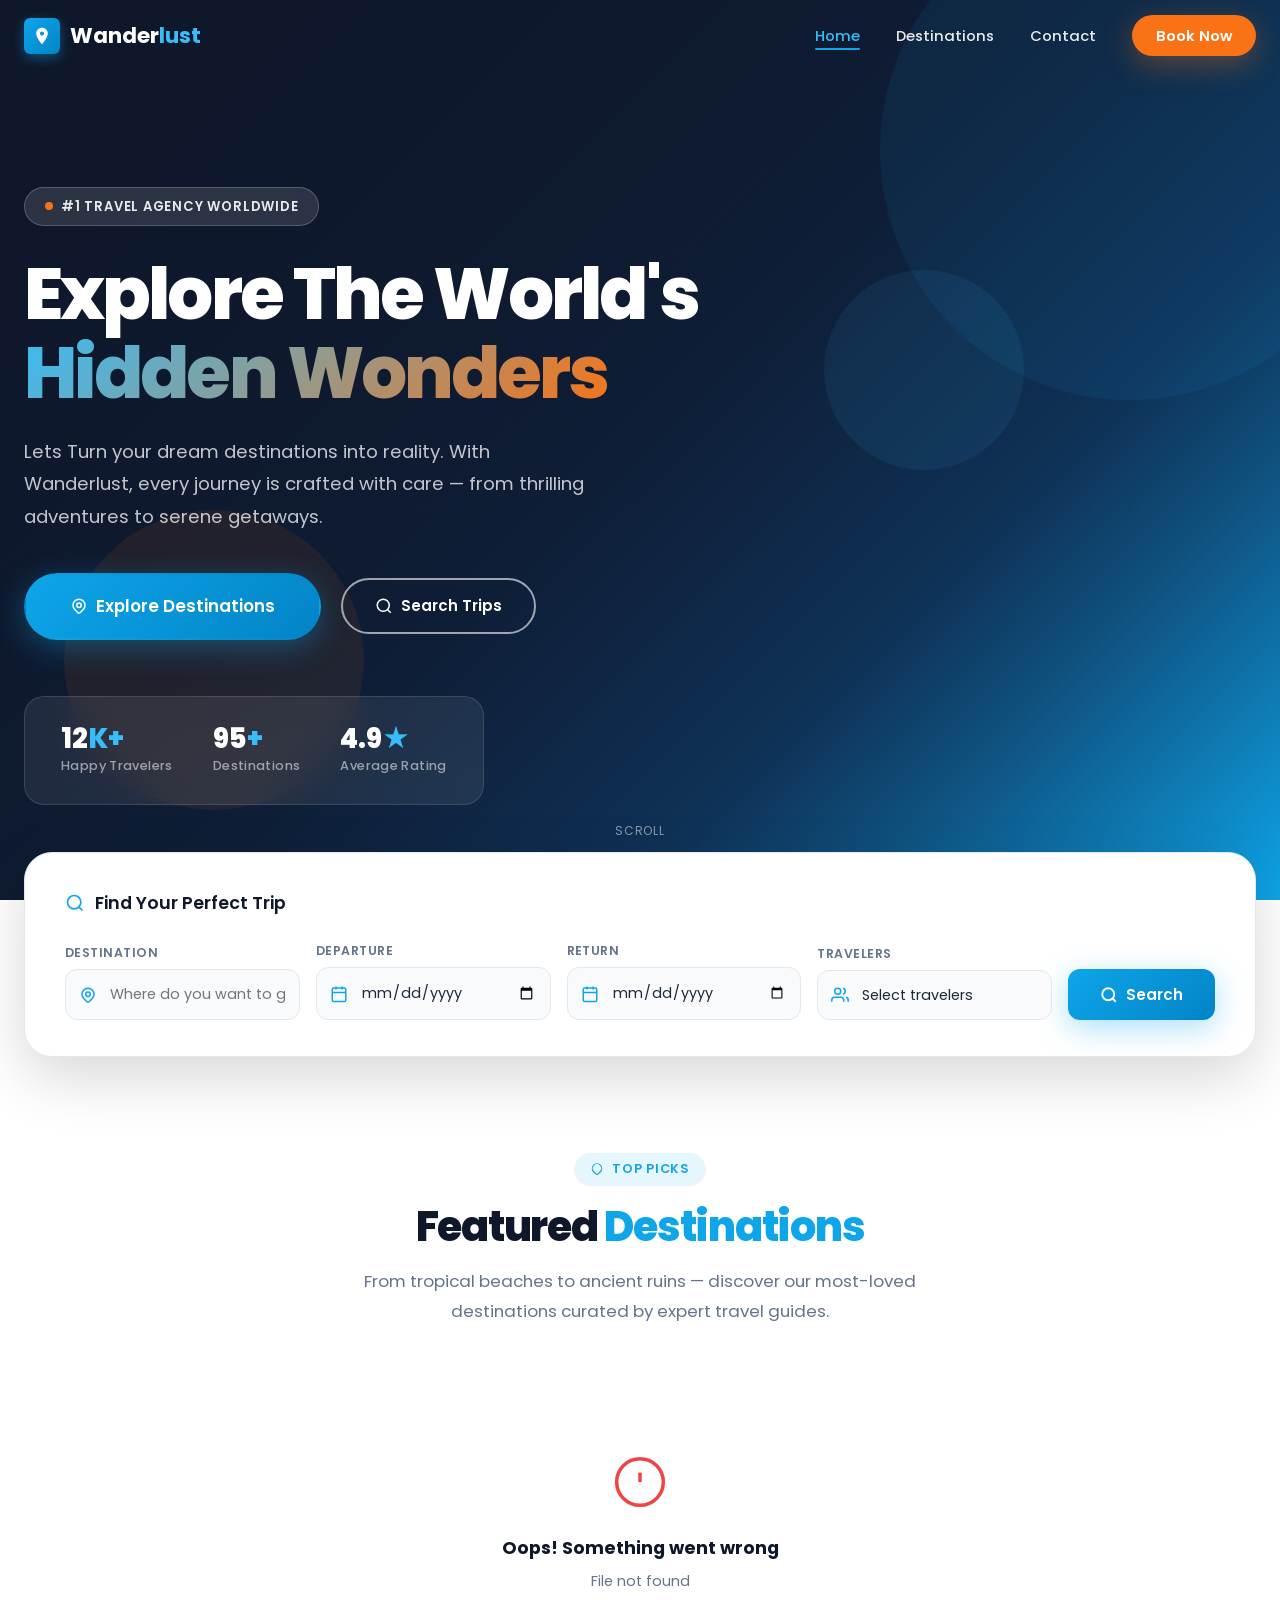
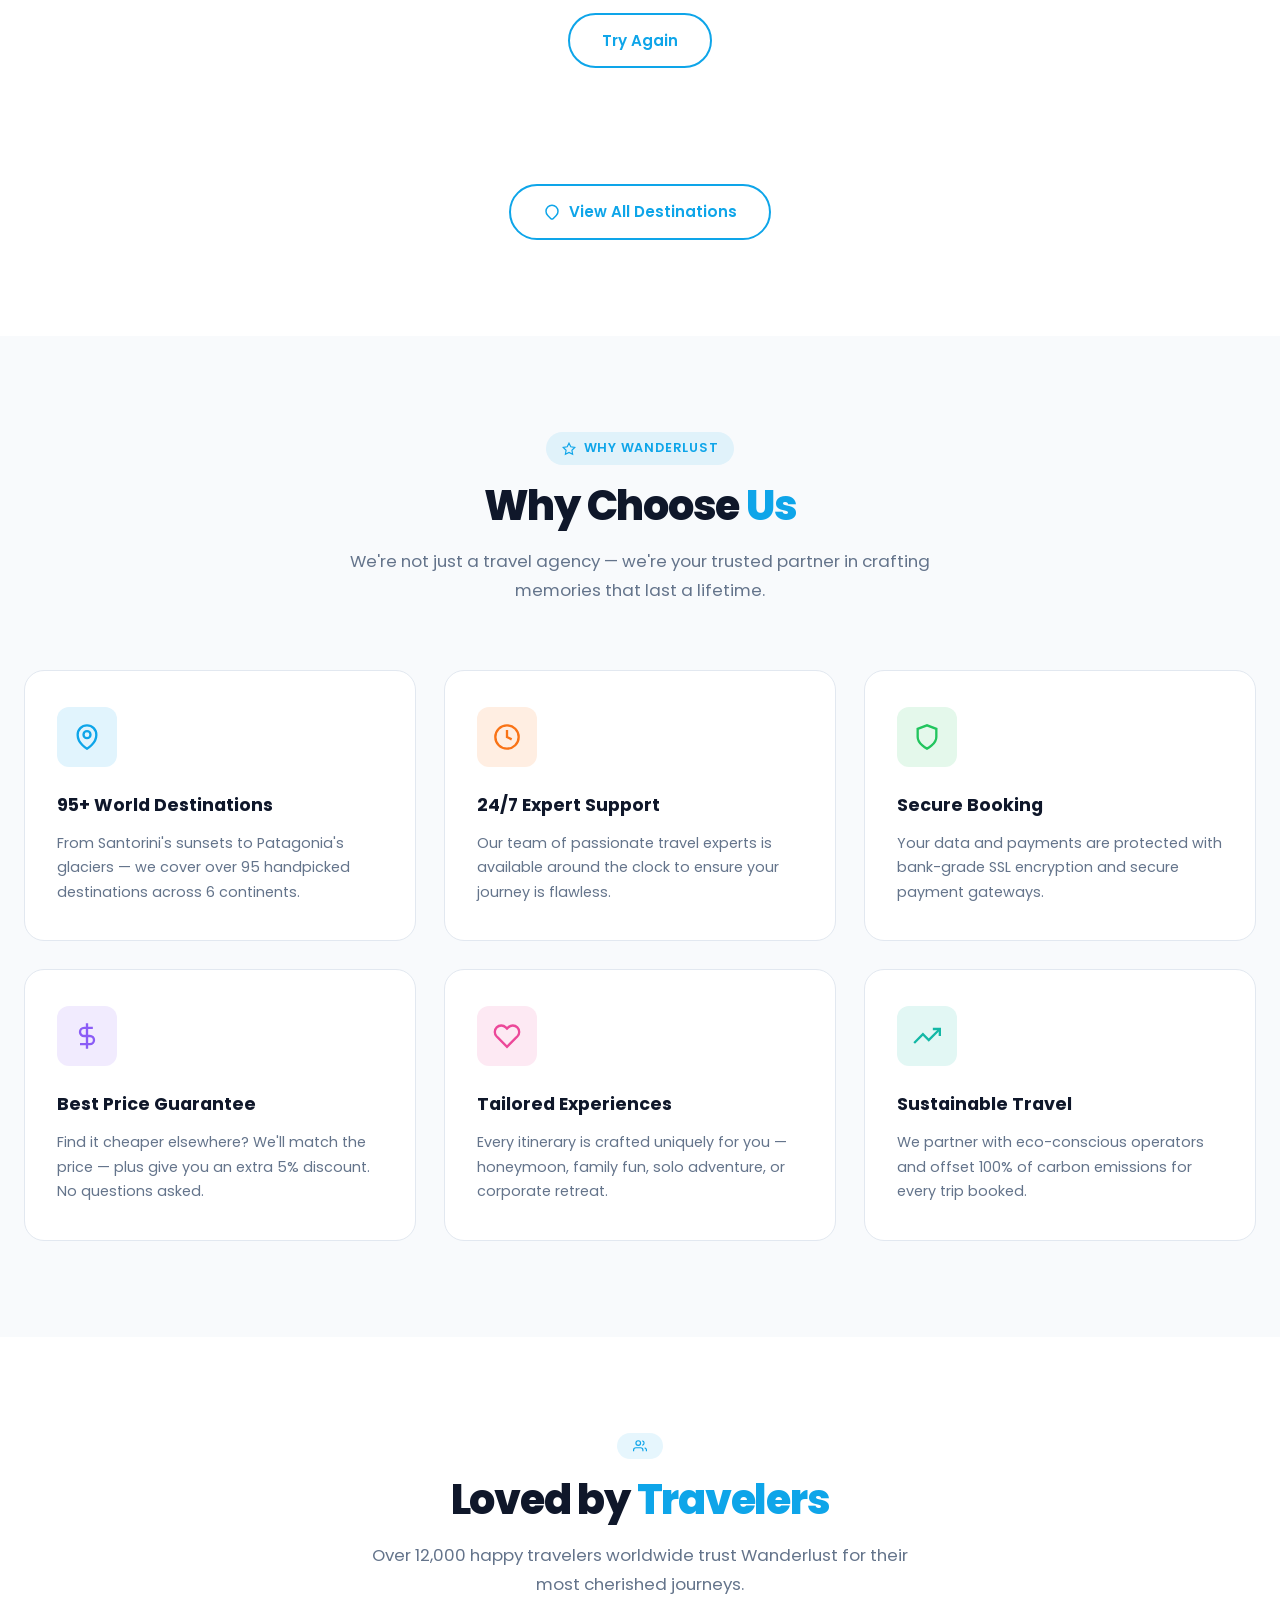
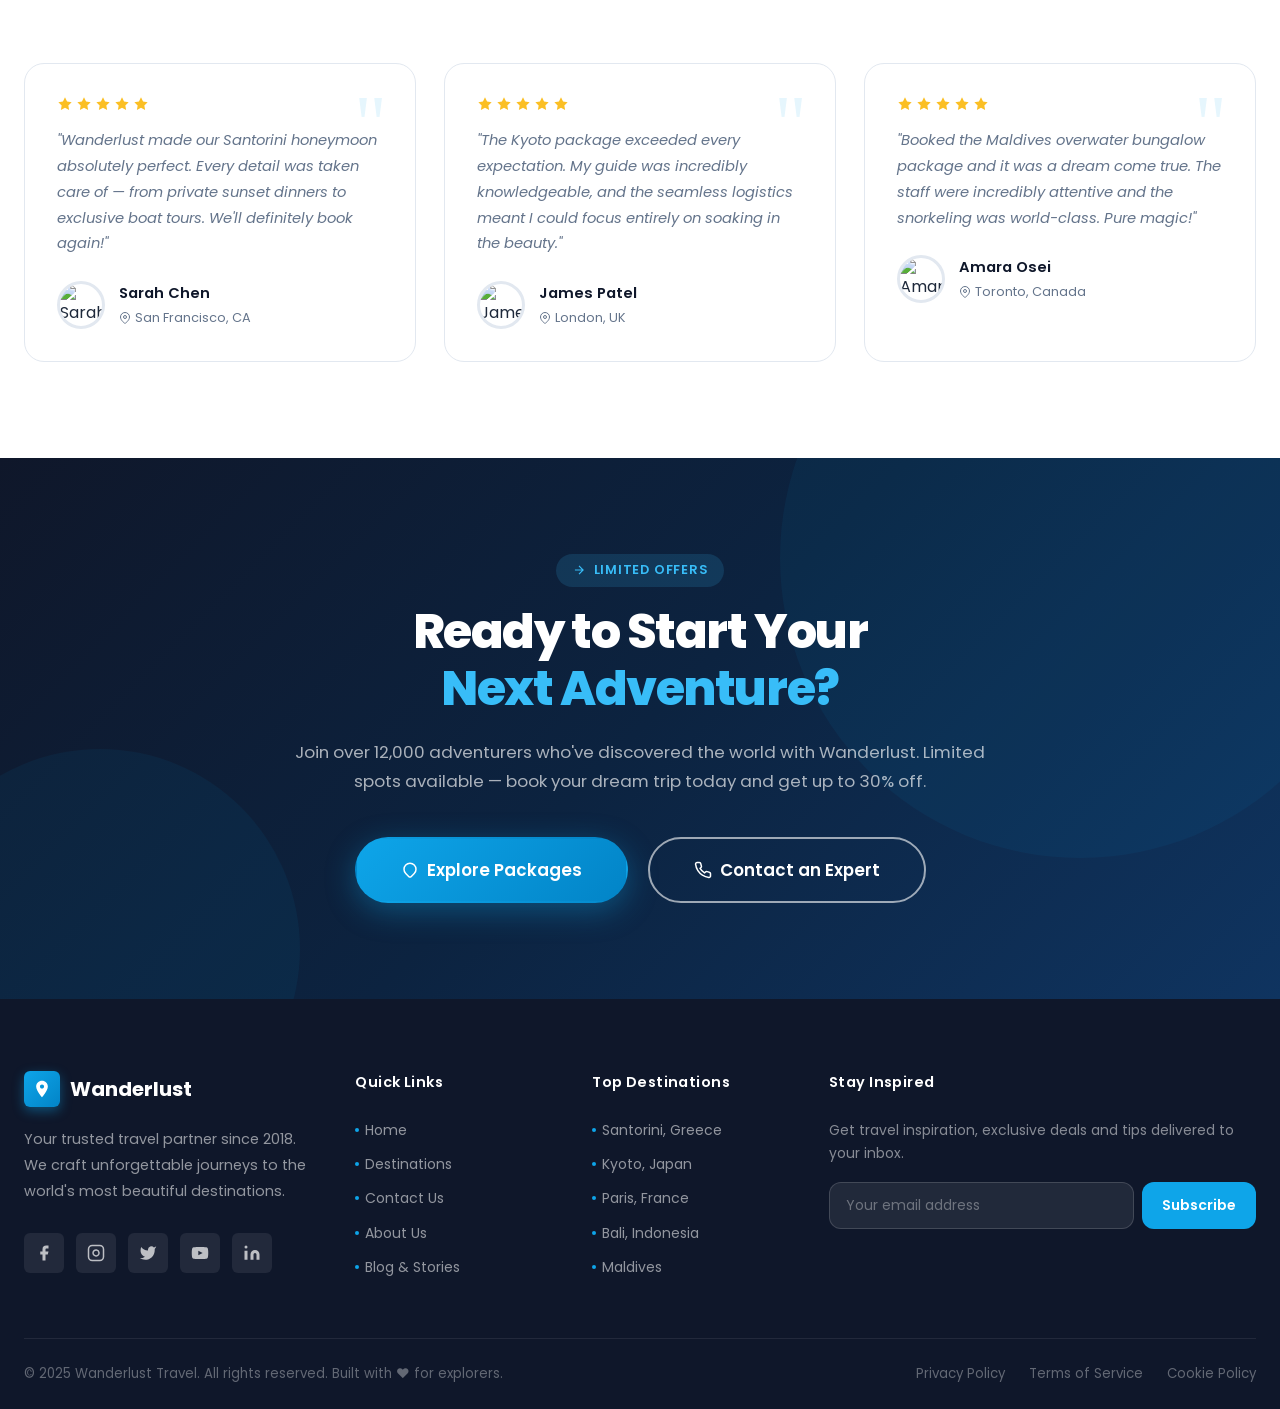
==== index.html @ 5461b57b "Initial commit - fresh start" ====
<!DOCTYPE html>
<html lang="en">

<head>
  <meta charset="UTF-8" />
  <meta name="viewport" content="width=device-width, initial-scale=1.0" />
  <meta name="description"
    content="Wanderlust Travel — Discover breathtaking destinations worldwide. Book your dream vacation with expert guides, best prices, and unforgettable experiences." />
  <meta name="keywords" content="travel, vacation, booking, destinations, tours, holiday packages" />
  <meta name="author" content="Wanderlust Travel Agency" />
  <meta property="og:title" content="Wanderlust Travel — Explore the World" />
  <meta property="og:description"
    content="Book your dream vacation with expert guides, best prices, and unforgettable experiences worldwide." />
  <meta property="og:type" content="website" />
  <title>Wanderlust Travel main— Explore the World</title>
<script src="main.js"></script>
  <link rel="stylesheet" href="style.css" />
  <link rel="icon" type="image/svg+xml"
    href="data:image/svg+xml,<svg xmlns='http://www.w3.org/2000/svg' viewBox='0 0 24 24' fill='%230EA5E9'><path d='M12 2C8.13 2 5 5.13 5 9c0 5.25 7 13 7 13s7-7.75 7-13c0-3.87-3.13-7-7-7zm0 9.5c-1.38 0-2.5-1.12-2.5-2.5s1.12-2.5 2.5-2.5 2.5 1.12 2.5 2.5-1.12 2.5-2.5 2.5z'/></svg>" />
</head>

<body>

  <!-- Loading Screen -->
  <div id="loading-screen" role="status" aria-label="Loading">
    <div class="loader-logo">Wander<span>lust</span></div>
    <div class="loader-bar"></div>
  </div>

  <!-- Navigation -->
  <nav class="navbar" role="navigation" aria-label="Main navigation">
    <div class="nav-inner">
      <a href="index.html" class="nav-logo" aria-label="Wanderlust Travel Home">
        <div class="nav-logo-icon">
          <svg viewBox="0 0 24 24" xmlns="http://www.w3.org/2000/svg" aria-hidden="true">
            <path
              d="M12 2C8.13 2 5 5.13 5 9c0 5.25 7 13 7 13s7-7.75 7-13c0-3.87-3.13-7-7-7zm0 9.5c-1.38 0-2.5-1.12-2.5-2.5s1.12-2.5 2.5-2.5 2.5 1.12 2.5 2.5-1.12 2.5-2.5 2.5z" />
          </svg>
        </div>
        <span class="nav-logo-text">Wander<span>lust</span></span>
      </a>

      <ul class="nav-links" role="list">
        <li><a href="index.html" class="active">Home</a></li>
        <li><a href="destinations.html">Destinations</a></li>
        <li><a href="contact.html">Contact</a></li>
        <li><a href="contact.html" class="nav-cta">Book Now</a></li>
      </ul>

      <button class="nav-hamburger" id="hamburger" aria-label="Toggle mobile menu" aria-expanded="false">
        <span></span><span></span><span></span>
      </button>
    </div>
  </nav>

  <!-- Mobile Menu -->
  <div class="mobile-menu" id="mobile-menu" aria-label="Mobile navigation">
    <a href="index.html">Home</a>
    <a href="destinations.html">Destinations</a>
    <a href="contact.html">Contact</a>
    <a href="contact.html" class="nav-cta">Book Now</a>
  </div>

  <main>

    <!-- ═══ HERO ═══════════════════════════════════════════ -->
    <section class="hero" id="hero" aria-label="Hero section">
      <div class="hero-bg"></div>
      <div class="hero-bg-image" aria-hidden="true"></div>
      <div class="hero-overlay" aria-hidden="true"></div>
      <div class="hero-shapes" aria-hidden="true">
        <div class="hero-shape hero-shape-1"></div>
        <div class="hero-shape hero-shape-2"></div>
        <div class="hero-shape hero-shape-3"></div>
      </div>

      <div class="hero-content">
        <div class="container">
          <div class="hero-inner">
            <div class="hero-badge">
              <span class="badge-dot"></span>
              #1 Travel Agency Worldwide
            </div>
            <h1 class="hero-title">
              Explore The World's<br />
              <span class="highlight">Hidden Wonders</span>
            </h1>
            <p class="hero-subtitle">
              Lets Turn your dream destinations into reality. With Wanderlust, every journey is crafted with care — from
              thrilling adventures to serene getaways.
            </p>
            <div class="hero-actions">
              <a href="destinations.html" class="btn btn-primary btn-lg">
                <svg viewBox="0 0 24 24" fill="none" stroke="currentColor" stroke-width="2" aria-hidden="true">
                  <path d="M17.657 16.657L13.414 20.9a1.998 1.998 0 01-2.827 0l-4.244-4.243a8 8 0 1111.314 0z" />
                  <path d="M15 11a3 3 0 11-6 0 3 3 0 016 0z" />
                </svg>
                Explore Destinations
              </a>
              <a href="#search" class="btn btn-outline-white">
                <svg viewBox="0 0 24 24" fill="none" stroke="currentColor" stroke-width="2" aria-hidden="true">
                  <circle cx="11" cy="11" r="8" />
                  <path d="M21 21l-4.35-4.35" />
                </svg>
                Search Trips
              </a>
            </div>

            <div class="hero-stats" role="list">
              <div class="hero-stat" role="listitem">
                <div class="hero-stat-num">12<span>K+</span></div>
                <div class="hero-stat-label">Happy Travelers</div>
              </div>
              <div class="hero-stat" role="listitem">
                <div class="hero-stat-num">95<span>+</span></div>
                <div class="hero-stat-label">Destinations</div>
              </div>
              <div class="hero-stat" role="listitem">
                <div class="hero-stat-num">4.9<span>★</span></div>
                <div class="hero-stat-label">Average Rating</div>
              </div>
            </div>
          </div>
        </div>
      </div>

      <div class="hero-scroll" aria-hidden="true">
        <span>Scroll</span>
        <svg viewBox="0 0 24 24" fill="none" stroke="currentColor" stroke-width="2">
          <path d="M12 5v14M5 12l7 7 7-7" />
        </svg>
      </div>
    </section>

    <!-- ═══ SEARCH SECTION ══════════════════════════════════ -->
    <section class="search-section" id="search" aria-label="Trip search">
      <div class="container">
        <div class="search-card">
          <div class="search-card-title">
            <svg viewBox="0 0 24 24" fill="none" stroke="currentColor" stroke-width="2" aria-hidden="true">
              <circle cx="11" cy="11" r="8" />
              <path d="M21 21l-4.35-4.35" />
            </svg>
            Find Your Perfect Trip
          </div>
          <div class="search-row">
            <div class="search-field">
              <label for="search-destination">Destination</label>
              <div class="search-input-wrap">
                <svg viewBox="0 0 24 24" fill="none" stroke="currentColor" stroke-width="2" aria-hidden="true">
                  <path d="M17.657 16.657L13.414 20.9a1.998 1.998 0 01-2.827 0l-4.244-4.243a8 8 0 1111.314 0z" />
                  <path d="M15 11a3 3 0 11-6 0 3 3 0 016 0z" />
                </svg>
                <input type="text" id="search-destination" placeholder="Where do you want to go?" autocomplete="off" />
              </div>
            </div>
            <div class="search-field">
              <label for="search-departure">Departure</label>
              <div class="search-input-wrap">
                <svg viewBox="0 0 24 24" fill="none" stroke="currentColor" stroke-width="2" aria-hidden="true">
                  <rect x="3" y="4" width="18" height="18" rx="2" ry="2" />
                  <line x1="16" y1="2" x2="16" y2="6" />
                  <line x1="8" y1="2" x2="8" y2="6" />
                  <line x1="3" y1="10" x2="21" y2="10" />
                </svg>
                <input type="date" id="search-departure" />
              </div>
            </div>
            <div class="search-field">
              <label for="search-return">Return</label>
              <div class="search-input-wrap">
                <svg viewBox="0 0 24 24" fill="none" stroke="currentColor" stroke-width="2" aria-hidden="true">
                  <rect x="3" y="4" width="18" height="18" rx="2" ry="2" />
                  <line x1="16" y1="2" x2="16" y2="6" />
                  <line x1="8" y1="2" x2="8" y2="6" />
                  <line x1="3" y1="10" x2="21" y2="10" />
                </svg>
                <input type="date" id="search-return" />
              </div>
            </div>
            <div class="search-field">
              <label for="search-travelers">Travelers</label>
              <div class="search-input-wrap">
                <svg viewBox="0 0 24 24" fill="none" stroke="currentColor" stroke-width="2" aria-hidden="true">
                  <path d="M17 21v-2a4 4 0 00-4-4H5a4 4 0 00-4 4v2" />
                  <circle cx="9" cy="7" r="4" />
                  <path d="M23 21v-2a4 4 0 00-3-3.87M16 3.13a4 4 0 010 7.75" />
                </svg>
                <select id="search-travelers">
                  <option value="">Select travelers</option>
                  <option value="1">1 Adult</option>
                  <option value="2">2 Adults</option>
                  <option value="3">3 Adults</option>
                  <option value="4">4+ Adults</option>
                  <option value="family">Family (2+2)</option>
                </select>
              </div>
            </div>
            <button class="search-btn" id="search-submit-btn">
              <svg viewBox="0 0 24 24" fill="none" stroke="currentColor" stroke-width="2.5" aria-hidden="true">
                <circle cx="11" cy="11" r="8" />
                <path d="M21 21l-4.35-4.35" />
              </svg>
              Search
            </button>
          </div>
        </div>
      </div>
    </section>

    <!-- ═══ FEATURED DESTINATIONS ═══════════════════════════ -->
    <section class="section" id="destinations-section" aria-label="Featured destinations">
      <div class="container">
        <div class="section-header centered">
          <div class="section-badge reveal">
            <svg viewBox="0 0 24 24" fill="none" stroke="currentColor" stroke-width="2" aria-hidden="true">
              <path d="M17.657 16.657L13.414 20.9a1.998 1.998 0 01-2.827 0l-4.244-4.243a8 8 0 1111.314 0z" />
            </svg>
            Top Picks
          </div>
          <h2 class="section-title reveal">Featured <span>Destinations</span></h2>
          <p class="section-subtitle reveal">
            From tropical beaches to ancient ruins — discover our most-loved destinations curated by expert travel
            guides.
          </p>
        </div>

        <div class="destinations-grid" id="featured-destinations-grid" aria-label="Featured destinations grid">
          <!-- Injected by main.js -->
        </div>

        <div style="text-align:center; margin-top: 52px;" class="reveal">
          <a href="destinations.html" class="btn btn-outline">
            <svg viewBox="0 0 24 24" fill="none" stroke="currentColor" stroke-width="2" aria-hidden="true">
              <path d="M17.657 16.657L13.414 20.9a1.998 1.998 0 01-2.827 0l-4.244-4.243a8 8 0 1111.314 0z" />
            </svg>
            View All Destinations
          </a>
        </div>
      </div>
    </section>

    <!-- ═══ WHY CHOOSE US ════════════════════════════════════ -->
    <section class="section section-alt" id="features" aria-label="Why choose us">
      <div class="container">
        <div class="section-header centered">
          <div class="section-badge reveal">
            <svg viewBox="0 0 24 24" fill="none" stroke="currentColor" stroke-width="2" aria-hidden="true">
              <path d="M12 2l3.09 6.26L22 9.27l-5 4.87 1.18 6.88L12 17.77l-6.18 3.25L7 14.14 2 9.27l6.91-1.01L12 2z" />
            </svg>
            Why Wanderlust
          </div>
          <h2 class="section-title reveal">Why Choose <span>Us</span></h2>
          <p class="section-subtitle reveal">
            We're not just a travel agency — we're your trusted partner in crafting memories that last a lifetime.
          </p>
        </div>

        <div class="features-grid">
          <div class="feature-card reveal reveal-delay-1">
            <div class="feature-icon fi-blue">
              <svg viewBox="0 0 24 24" fill="none" stroke="currentColor" stroke-width="2" aria-hidden="true">
                <path d="M12 22s-8-4.5-8-11.8A8 8 0 0112 2a8 8 0 018 8.2c0 7.3-8 11.8-8 11.8z" />
                <circle cx="12" cy="10" r="3" />
              </svg>
            </div>
            <h3 class="feature-title">95+ World Destinations</h3>
            <p class="feature-desc">From Santorini's sunsets to Patagonia's glaciers — we cover over 95 handpicked
              destinations across 6 continents.</p>
          </div>
          <div class="feature-card reveal reveal-delay-2">
            <div class="feature-icon fi-orange">
              <svg viewBox="0 0 24 24" fill="none" stroke="currentColor" stroke-width="2" aria-hidden="true">
                <circle cx="12" cy="12" r="10" />
                <polyline points="12 6 12 12 16 14" />
              </svg>
            </div>
            <h3 class="feature-title">24/7 Expert Support</h3>
            <p class="feature-desc">Our team of passionate travel experts is available around the clock to ensure your
              journey is flawless.</p>
          </div>
          <div class="feature-card reveal reveal-delay-3">
            <div class="feature-icon fi-green">
              <svg viewBox="0 0 24 24" fill="none" stroke="currentColor" stroke-width="2" aria-hidden="true">
                <path d="M12 22s8-4 8-10V5l-8-3-8 3v7c0 6 8 10 8 10z" />
              </svg>
            </div>
            <h3 class="feature-title">Secure Booking</h3>
            <p class="feature-desc">Your data and payments are protected with bank-grade SSL encryption and secure
              payment gateways.</p>
          </div>
          <div class="feature-card reveal reveal-delay-4">
            <div class="feature-icon fi-purple">
              <svg viewBox="0 0 24 24" fill="none" stroke="currentColor" stroke-width="2" aria-hidden="true">
                <line x1="12" y1="1" x2="12" y2="23" />
                <path d="M17 5H9.5a3.5 3.5 0 000 7h5a3.5 3.5 0 010 7H6" />
              </svg>
            </div>
            <h3 class="feature-title">Best Price Guarantee</h3>
            <p class="feature-desc">Find it cheaper elsewhere? We'll match the price — plus give you an extra 5%
              discount. No questions asked.</p>
          </div>
          <div class="feature-card reveal reveal-delay-5">
            <div class="feature-icon fi-pink">
              <svg viewBox="0 0 24 24" fill="none" stroke="currentColor" stroke-width="2" aria-hidden="true">
                <path
                  d="M20.84 4.61a5.5 5.5 0 00-7.78 0L12 5.67l-1.06-1.06a5.5 5.5 0 00-7.78 7.78l1.06 1.06L12 21.23l7.78-7.78 1.06-1.06a5.5 5.5 0 000-7.78z" />
              </svg>
            </div>
            <h3 class="feature-title">Tailored Experiences</h3>
            <p class="feature-desc">Every itinerary is crafted uniquely for you — honeymoon, family fun, solo adventure,
              or corporate retreat.</p>
          </div>
          <div class="feature-card reveal reveal-delay-6">
            <div class="feature-icon fi-teal">
              <svg viewBox="0 0 24 24" fill="none" stroke="currentColor" stroke-width="2" aria-hidden="true">
                <polyline points="23 6 13.5 15.5 8.5 10.5 1 18" />
                <polyline points="17 6 23 6 23 12" />
              </svg>
            </div>
            <h3 class="feature-title">Sustainable Travel</h3>
            <p class="feature-desc">We partner with eco-conscious operators and offset 100% of carbon emissions for
              every trip booked.</p>
          </div>
        </div>
      </div>
    </section>

    <!-- ═══ TESTIMONIALS ═════════════════════════════════════ -->
    <section class="section" id="testimonials" aria-label="Customer testimonials">
      <div class="container">
        <div class="section-header centered">
          <div class="section-badge reveal">
            <svg viewBox="0 0 24 24" fill="none" stroke="currentColor" stroke-width="2" aria-hidden="true">
              <path d="M17 21v-2a4 4 0 00-4-4H5a4 4 0 00-4 4v2" />
              <circle cx="9" cy="7" r="4" />
              <path d="M23 21v-2a4 4 0 00-3-3.87M16 3.13a4 4 0 010 7.75" />
            </svg>
          </div>
          <h2 class="section-title reveal">Loved by <span>Travelers</span></h2>
          <p class="section-subtitle reveal">
            Over 12,000 happy travelers worldwide trust Wanderlust for their most cherished journeys.
          </p>
        </div>

        <div class="testimonials-grid">
          <div class="testimonial-card reveal reveal-delay-1">
            <div class="testimonial-stars" aria-label="5 out of 5 stars">
              <svg viewBox="0 0 24 24" aria-hidden="true">
                <path
                  d="M12 2l3.09 6.26L22 9.27l-5 4.87 1.18 6.88L12 17.77l-6.18 3.25L7 14.14 2 9.27l6.91-1.01L12 2z" />
              </svg>
              <svg viewBox="0 0 24 24" aria-hidden="true">
                <path
                  d="M12 2l3.09 6.26L22 9.27l-5 4.87 1.18 6.88L12 17.77l-6.18 3.25L7 14.14 2 9.27l6.91-1.01L12 2z" />
              </svg>
              <svg viewBox="0 0 24 24" aria-hidden="true">
                <path
                  d="M12 2l3.09 6.26L22 9.27l-5 4.87 1.18 6.88L12 17.77l-6.18 3.25L7 14.14 2 9.27l6.91-1.01L12 2z" />
              </svg>
              <svg viewBox="0 0 24 24" aria-hidden="true">
                <path
                  d="M12 2l3.09 6.26L22 9.27l-5 4.87 1.18 6.88L12 17.77l-6.18 3.25L7 14.14 2 9.27l6.91-1.01L12 2z" />
              </svg>
              <svg viewBox="0 0 24 24" aria-hidden="true">
                <path
                  d="M12 2l3.09 6.26L22 9.27l-5 4.87 1.18 6.88L12 17.77l-6.18 3.25L7 14.14 2 9.27l6.91-1.01L12 2z" />
              </svg>
            </div>
            <p class="testimonial-text">"Wanderlust made our Santorini honeymoon absolutely perfect. Every detail was
              taken care of — from private sunset dinners to exclusive boat tours. We'll definitely book again!"</p>
            <div class="testimonial-author">
              <img src="https://images.unsplash.com/photo-1494790108377-be9c29b29330?w=100&q=80" alt="Sarah Chen"
                class="testimonial-avatar" loading="lazy" />
              <div>
                <div class="testimonial-name">Sarah Chen</div>
                <div class="testimonial-location">
                  <svg viewBox="0 0 24 24" fill="none" stroke="currentColor" stroke-width="2" aria-hidden="true">
                    <path d="M21 10c0 7-9 13-9 13s-9-6-9-13a9 9 0 0118 0z" />
                    <circle cx="12" cy="10" r="3" />
                  </svg>
                  San Francisco, CA
                </div>
              </div>
            </div>
          </div>

          <div class="testimonial-card reveal reveal-delay-2">
            <div class="testimonial-stars" aria-label="5 out of 5 stars">
              <svg viewBox="0 0 24 24" aria-hidden="true">
                <path
                  d="M12 2l3.09 6.26L22 9.27l-5 4.87 1.18 6.88L12 17.77l-6.18 3.25L7 14.14 2 9.27l6.91-1.01L12 2z" />
              </svg>
              <svg viewBox="0 0 24 24" aria-hidden="true">
                <path
                  d="M12 2l3.09 6.26L22 9.27l-5 4.87 1.18 6.88L12 17.77l-6.18 3.25L7 14.14 2 9.27l6.91-1.01L12 2z" />
              </svg>
              <svg viewBox="0 0 24 24" aria-hidden="true">
                <path
                  d="M12 2l3.09 6.26L22 9.27l-5 4.87 1.18 6.88L12 17.77l-6.18 3.25L7 14.14 2 9.27l6.91-1.01L12 2z" />
              </svg>
              <svg viewBox="0 0 24 24" aria-hidden="true">
                <path
                  d="M12 2l3.09 6.26L22 9.27l-5 4.87 1.18 6.88L12 17.77l-6.18 3.25L7 14.14 2 9.27l6.91-1.01L12 2z" />
              </svg>
              <svg viewBox="0 0 24 24" aria-hidden="true">
                <path
                  d="M12 2l3.09 6.26L22 9.27l-5 4.87 1.18 6.88L12 17.77l-6.18 3.25L7 14.14 2 9.27l6.91-1.01L12 2z" />
              </svg>
            </div>
            <p class="testimonial-text">"The Kyoto package exceeded every expectation. My guide was incredibly
              knowledgeable, and the seamless logistics meant I could focus entirely on soaking in the beauty."</p>
            <div class="testimonial-author">
              <img src="https://images.unsplash.com/photo-1507003211169-0a1dd7228f2d?w=100&q=80" alt="James Patel"
                class="testimonial-avatar" loading="lazy" />
              <div>
                <div class="testimonial-name">James Patel</div>
                <div class="testimonial-location">
                  <svg viewBox="0 0 24 24" fill="none" stroke="currentColor" stroke-width="2" aria-hidden="true">
                    <path d="M21 10c0 7-9 13-9 13s-9-6-9-13a9 9 0 0118 0z" />
                    <circle cx="12" cy="10" r="3" />
                  </svg>
                  London, UK
                </div>
              </div>
            </div>
          </div>

          <div class="testimonial-card reveal reveal-delay-3">
            <div class="testimonial-stars" aria-label="5 out of 5 stars">
              <svg viewBox="0 0 24 24" aria-hidden="true">
                <path
                  d="M12 2l3.09 6.26L22 9.27l-5 4.87 1.18 6.88L12 17.77l-6.18 3.25L7 14.14 2 9.27l6.91-1.01L12 2z" />
              </svg>
              <svg viewBox="0 0 24 24" aria-hidden="true">
                <path
                  d="M12 2l3.09 6.26L22 9.27l-5 4.87 1.18 6.88L12 17.77l-6.18 3.25L7 14.14 2 9.27l6.91-1.01L12 2z" />
              </svg>
              <svg viewBox="0 0 24 24" aria-hidden="true">
                <path
                  d="M12 2l3.09 6.26L22 9.27l-5 4.87 1.18 6.88L12 17.77l-6.18 3.25L7 14.14 2 9.27l6.91-1.01L12 2z" />
              </svg>
              <svg viewBox="0 0 24 24" aria-hidden="true">
                <path
                  d="M12 2l3.09 6.26L22 9.27l-5 4.87 1.18 6.88L12 17.77l-6.18 3.25L7 14.14 2 9.27l6.91-1.01L12 2z" />
              </svg>
              <svg viewBox="0 0 24 24" aria-hidden="true">
                <path
                  d="M12 2l3.09 6.26L22 9.27l-5 4.87 1.18 6.88L12 17.77l-6.18 3.25L7 14.14 2 9.27l6.91-1.01L12 2z" />
              </svg>
            </div>
            <p class="testimonial-text">"Booked the Maldives overwater bungalow package and it was a dream come true.
              The staff were incredibly attentive and the snorkeling was world-class. Pure magic!"</p>
            <div class="testimonial-author">
              <img src="https://images.unsplash.com/photo-1438761681033-6461ffad8d80?w=100&q=80" alt="Amara Osei"
                class="testimonial-avatar" loading="lazy" />
              <div>
                <div class="testimonial-name">Amara Osei</div>
                <div class="testimonial-location">
                  <svg viewBox="0 0 24 24" fill="none" stroke="currentColor" stroke-width="2" aria-hidden="true">
                    <path d="M21 10c0 7-9 13-9 13s-9-6-9-13a9 9 0 0118 0z" />
                    <circle cx="12" cy="10" r="3" />
                  </svg>
                  Toronto, Canada
                </div>
              </div>
            </div>
          </div>
        </div>
      </div>
    </section>

    <!-- ═══ CTA BANNER ═══════════════════════════════════════ -->
    <section class="cta-section" id="cta" aria-label="Call to action">
      <div class="cta-bg-shape cta-bg-shape-1" aria-hidden="true"></div>
      <div class="cta-bg-shape cta-bg-shape-2" aria-hidden="true"></div>
      <div class="container">
        <div class="cta-inner">
          <div class="section-badge reveal"
            style="justify-content:center; background: rgba(56,189,248,.15); color: var(--color-primary-light);">
            <svg viewBox="0 0 24 24" fill="none" stroke="currentColor" stroke-width="2" aria-hidden="true">
              <path d="M5 12h14M12 5l7 7-7 7" />
            </svg>
            Limited Offers
          </div>
          <h2 class="cta-title reveal">
            Ready to Start Your<br /><span>Next Adventure?</span>
          </h2>
          <p class="cta-subtitle reveal">
            Join over 12,000 adventurers who've discovered the world with Wanderlust. Limited spots available — book
            your dream trip today and get up to 30% off.
          </p>
          <div class="cta-actions reveal">
            <a href="destinations.html" class="btn btn-primary btn-lg">
              <svg viewBox="0 0 24 24" fill="none" stroke="currentColor" stroke-width="2" aria-hidden="true">
                <path d="M17.657 16.657L13.414 20.9a1.998 1.998 0 01-2.827 0l-4.244-4.243a8 8 0 1111.314 0z" />
              </svg>
              Explore Packages
            </a>
            <a href="contact.html" class="btn btn-outline-white btn-lg">
              <svg viewBox="0 0 24 24" fill="none" stroke="currentColor" stroke-width="2" aria-hidden="true">
                <path
                  d="M22 16.92v3a2 2 0 01-2.18 2 19.79 19.79 0 01-8.63-3.07 19.5 19.5 0 01-6-6 19.79 19.79 0 01-3.07-8.67A2 2 0 014.11 2h3a2 2 0 012 1.72c.127.96.361 1.903.7 2.81a2 2 0 01-.45 2.11L8.09 9.91a16 16 0 006 6l1.27-1.27a2 2 0 012.11-.45c.907.339 1.85.573 2.81.7A2 2 0 0122 16.92z" />
              </svg>
              Contact an Expert
            </a>
          </div>
        </div>
      </div>
    </section>

  </main>

  <!-- ═══ FOOTER ═══════════════════════════════════════════ -->
  <footer class="footer" role="contentinfo">
    <div class="container">
      <div class="footer-grid">
        <!-- Brand -->
        <div class="footer-brand">
          <div class="footer-logo">
            <div class="nav-logo-icon" aria-hidden="true">
              <svg viewBox="0 0 24 24" aria-hidden="true">
                <path
                  d="M12 2C8.13 2 5 5.13 5 9c0 5.25 7 13 7 13s7-7.75 7-13c0-3.87-3.13-7-7-7zm0 9.5c-1.38 0-2.5-1.12-2.5-2.5s1.12-2.5 2.5-2.5 2.5 1.12 2.5 2.5-1.12 2.5-2.5 2.5z" />
              </svg>
            </div>
            Wanderlust
          </div>
          <p class="footer-desc">Your trusted travel partner since 2018. We craft unforgettable journeys to the world's
            most beautiful destinations.</p>
          <div class="footer-social" role="list">
            <a href="#" class="footer-social-link" role="listitem" aria-label="Follow us on Facebook">
              <svg viewBox="0 0 24 24" fill="currentColor" aria-hidden="true">
                <path d="M18 2h-3a5 5 0 00-5 5v3H7v4h3v8h4v-8h3l1-4h-4V7a1 1 0 011-1h3z" />
              </svg>
            </a>
            <a href="#" class="footer-social-link" role="listitem" aria-label="Follow us on Instagram">
              <svg viewBox="0 0 24 24" fill="none" stroke="currentColor" stroke-width="2" aria-hidden="true">
                <rect x="2" y="2" width="20" height="20" rx="5" ry="5" />
                <path d="M16 11.37A4 4 0 1112.63 8 4 4 0 0116 11.37z" />
                <line x1="17.5" y1="6.5" x2="17.51" y2="6.5" />
              </svg>
            </a>
            <a href="#" class="footer-social-link" role="listitem" aria-label="Follow us on Twitter">
              <svg viewBox="0 0 24 24" fill="currentColor" aria-hidden="true">
                <path
                  d="M23 3a10.9 10.9 0 01-3.14 1.53 4.48 4.48 0 00-7.86 3v1A10.66 10.66 0 013 4s-4 9 5 13a11.64 11.64 0 01-7 2c9 5 20 0 20-11.5a4.5 4.5 0 00-.08-.83A7.72 7.72 0 0023 3z" />
              </svg>
            </a>
            <a href="#" class="footer-social-link" role="listitem" aria-label="Watch us on YouTube">
              <svg viewBox="0 0 24 24" fill="currentColor" aria-hidden="true">
                <path
                  d="M22.54 6.42a2.78 2.78 0 00-1.94-1.96C18.88 4 12 4 12 4s-6.88 0-8.6.46a2.78 2.78 0 00-1.94 1.96A29 29 0 001 12a29 29 0 00.46 5.58A2.78 2.78 0 003.4 19.54C5.12 20 12 20 12 20s6.88 0 8.6-.46a2.78 2.78 0 001.94-1.96A29 29 0 0023 12a29 29 0 00-.46-5.58zM9.75 15.02V8.98L15.5 12l-5.75 3.02z" />
              </svg>
            </a>
            <a href="#" class="footer-social-link" role="listitem" aria-label="Connect on LinkedIn">
              <svg viewBox="0 0 24 24" fill="currentColor" aria-hidden="true">
                <path d="M16 8a6 6 0 016 6v7h-4v-7a2 2 0 00-2-2 2 2 0 00-2 2v7h-4v-7a6 6 0 016-6zM2 9h4v12H2z" />
                <circle cx="4" cy="4" r="2" />
              </svg>
            </a>
          </div>
        </div>

        <!-- Quick Links -->
        <div>
          <h3 class="footer-col-title">Quick Links</h3>
          <ul class="footer-links" role="list">
            <li><a href="index.html">Home</a></li>
            <li><a href="destinations.html">Destinations</a></li>
            <li><a href="contact.html">Contact Us</a></li>
            <li><a href="#">About Us</a></li>
            <li><a href="#">Blog & Stories</a></li>
          </ul>
        </div>

        <!-- Destinations -->
        <div>
          <h3 class="footer-col-title">Top Destinations</h3>
          <ul class="footer-links" role="list">
            <li><a href="destinations.html">Santorini, Greece</a></li>
            <li><a href="destinations.html">Kyoto, Japan</a></li>
            <li><a href="destinations.html">Paris, France</a></li>
            <li><a href="destinations.html">Bali, Indonesia</a></li>
            <li><a href="destinations.html">Maldives</a></li>
          </ul>
        </div>

        <!-- Newsletter -->
        <div>
          <h3 class="footer-col-title">Stay Inspired</h3>
          <p style="font-size:.87rem; color:rgba(255,255,255,.5); line-height:1.7; margin-bottom:8px;">Get travel
            inspiration, exclusive deals and tips delivered to your inbox.</p>
          <div class="footer-newsletter-input">
            <input type="email" placeholder="Your email address" aria-label="Newsletter email" />
            <button type="button">Subscribe</button>
          </div>
        </div>
      </div>

      <div class="footer-bottom">
        <p class="footer-copy">&copy; 2025 Wanderlust Travel. All rights reserved. Built with ❤️ for explorers.</p>
        <nav class="footer-bottom-links" aria-label="Legal links">
          <a href="#">Privacy Policy</a>
          <a href="#">Terms of Service</a>
          <a href="#">Cookie Policy</a>
        </nav>
      </div>
    </div>
  </footer>

  <script src="js/main.js"></script>
</body>

</html>
---- style.css ----
/* ============================================================
   TRAVEL BOOKING WEBSITE — style.css
   Production-quality CSS. No frameworks. Pure vanilla.
   ============================================================ */

/* ─── Google Font Import ─────────────────────────────────── */
@import url('https://fonts.googleapis.com/css2?family=Poppins:wght@300;400;500;600;700;800;900&family=Inter:wght@300;400;500;600;700;800&display=swap');

/* ─── CSS Custom Properties ──────────────────────────────── */
:root {
  --color-primary:      #0EA5E9;
  --color-primary-dark: #0284C7;
  --color-primary-light:#38BDF8;
  --color-navy:         #0F172A;
  --color-navy-mid:     #1E293B;
  --color-bg:           #FFFFFF;
  --color-bg-alt:       #F8FAFC;
  --color-accent:       #F97316;
  --color-accent-dark:  #EA6A0A;
  --color-text:         #1E293B;
  --color-text-muted:   #64748B;
  --color-border:       #E2E8F0;
  --color-white:        #FFFFFF;
  --color-success:      #22C55E;
  --color-error:        #EF4444;

  --font-primary: 'Poppins', 'Inter', sans-serif;

  --radius-sm:   6px;
  --radius-md:  12px;
  --radius-lg:  20px;
  --radius-xl:  28px;
  --radius-full: 9999px;

  --shadow-sm:   0 1px 3px rgba(0,0,0,.08);
  --shadow-md:   0 4px 16px rgba(0,0,0,.10);
  --shadow-lg:   0 10px 40px rgba(0,0,0,.12);
  --shadow-xl:   0 20px 60px rgba(0,0,0,.16);
  --shadow-card: 0 8px 32px rgba(14,165,233,.10);
  --shadow-blue: 0 8px 30px rgba(14,165,233,.35);
  --shadow-orange:0 8px 30px rgba(249,115,22,.35);

  --transition-fast: 150ms ease;
  --transition-base: 300ms ease;
  --transition-slow: 500ms ease;

  --nav-height:       72px;
  --section-padding: 96px;
  --container-width: 1280px;
}

/* ─── Reset ──────────────────────────────────────────────── */
*, *::before, *::after { box-sizing: border-box; margin: 0; padding: 0; }
html { scroll-behavior: smooth; font-size: 16px; }
body {
  font-family: var(--font-primary);
  color: var(--color-text);
  background: var(--color-bg);
  line-height: 1.6;
  overflow-x: hidden;
}
img { display: block; max-width: 100%; height: auto; }
a   { text-decoration: none; color: inherit; }
ul  { list-style: none; }
button { cursor: pointer; border: none; background: none; font-family: inherit; }
input, textarea, select { font-family: inherit; }

/* ─── Loading Screen ─────────────────────────────────────── */
#loading-screen {
  position: fixed; inset: 0;
  background: var(--color-navy);
  display: flex; flex-direction: column;
  align-items: center; justify-content: center;
  z-index: 9999;
  transition: opacity .5s ease, visibility .5s ease;
}
#loading-screen.hidden { opacity: 0; visibility: hidden; }
.loader-logo {
  font-size: 2rem; font-weight: 700;
  color: white; margin-bottom: 32px; letter-spacing: -.5px;
}
.loader-logo span { color: var(--color-primary); }
.loader-bar {
  width: 200px; height: 4px;
  background: rgba(255,255,255,.15);
  border-radius: var(--radius-full);
  overflow: hidden;
}
.loader-bar::after {
  content: ''; display: block;
  height: 100%; width: 0;
  background: linear-gradient(90deg, var(--color-primary), var(--color-accent));
  border-radius: var(--radius-full);
  animation: loadingBar 1.6s ease forwards;
}
@keyframes loadingBar {
  0%   { width:   0%; }
  60%  { width:  70%; }
  100% { width: 100%; }
}

/* ─── Container ──────────────────────────────────────────── */
.container {
  width: 100%; max-width: var(--container-width);
  margin: 0 auto; padding: 0 24px;
}

/* ═══ NAVIGATION ════════════════════════════════════════════ */
.navbar {
  position: fixed; top: 0; left: 0; right: 0;
  height: var(--nav-height);
  background: transparent;
  display: flex; align-items: center;
  z-index: 1000;
  transition: background var(--transition-base), box-shadow var(--transition-base);
}
.navbar.scrolled {
  background: rgba(255,255,255,.96);
  backdrop-filter: blur(12px);
  -webkit-backdrop-filter: blur(12px);
  box-shadow: var(--shadow-md);
}
.navbar.scrolled .nav-logo-text   { color: var(--color-navy); }
.navbar.scrolled .nav-links a     { color: var(--color-navy-mid); }
.navbar.scrolled .nav-links a:hover{ color: var(--color-primary); }
.navbar.scrolled .nav-hamburger span { background: var(--color-navy); }

.nav-inner {
  display: flex; align-items: center; justify-content: space-between;
  width: 100%; max-width: var(--container-width);
  margin: 0 auto; padding: 0 24px;
}
.nav-logo {
  display: flex; align-items: center; gap: 10px;
  font-weight: 700; font-size: 1.35rem;
}
.nav-logo-icon {
  width: 36px; height: 36px;
  background: linear-gradient(135deg, var(--color-primary), var(--color-primary-dark));
  border-radius: var(--radius-sm);
  display: flex; align-items: center; justify-content: center;
  box-shadow: 0 4px 12px rgba(14,165,233,.4);
}
.nav-logo-icon svg { width: 20px; height: 20px; fill: white; }
.nav-logo-text { color: white; transition: color var(--transition-base); }
.nav-logo-text span { color: var(--color-primary-light); }

.nav-links { display: flex; align-items: center; gap: 36px; }
.nav-links a {
  font-size: .925rem; font-weight: 500;
  color: rgba(255,255,255,.9); position: relative;
  transition: color var(--transition-base);
}
.nav-links a::after {
  content: ''; position: absolute;
  bottom: -4px; left: 0; right: 0;
  height: 2px; background: var(--color-primary);
  border-radius: var(--radius-full);
  transform: scaleX(0);
  transition: transform var(--transition-base);
}
.nav-links a:hover::after, .nav-links a.active::after { transform: scaleX(1); }
.nav-links a.active { color: var(--color-primary-light); }
.nav-cta {
  background: var(--color-accent) !important;
  color: white !important; padding: 10px 24px !important;
  border-radius: var(--radius-full) !important;
  font-weight: 600 !important;
  box-shadow: var(--shadow-orange) !important;
  transition: background var(--transition-base), box-shadow var(--transition-base), transform var(--transition-fast) !important;
}
.nav-cta:hover { background: var(--color-accent-dark) !important; transform: translateY(-2px); }
.nav-cta::after { display: none !important; }

.nav-hamburger {
  display: none; flex-direction: column; gap: 5px;
  padding: 8px; cursor: pointer;
}
.nav-hamburger span {
  display: block; width: 24px; height: 2px;
  background: white; border-radius: 2px;
  transition: all var(--transition-base);
}
.nav-hamburger.open span:nth-child(1) { transform: translateY(7px) rotate(45deg); }
.nav-hamburger.open span:nth-child(2) { opacity: 0; }
.nav-hamburger.open span:nth-child(3) { transform: translateY(-7px) rotate(-45deg); }

/* Mobile menu */
.mobile-menu {
  display: none; position: fixed;
  top: var(--nav-height); left: 0; right: 0;
  background: rgba(15,23,42,.97);
  backdrop-filter: blur(16px);
  padding: 32px 24px; z-index: 999;
  flex-direction: column; gap: 4px;
  transform: translateY(-16px); opacity: 0;
  transition: transform var(--transition-base), opacity var(--transition-base);
}
.mobile-menu.open { display: flex; transform: translateY(0); opacity: 1; }
.mobile-menu a {
  color: rgba(255,255,255,.85); font-size: 1.05rem; font-weight: 500;
  padding: 14px 0; border-bottom: 1px solid rgba(255,255,255,.08);
  transition: color var(--transition-fast);
}
.mobile-menu a:last-child { border: none; }
.mobile-menu a:hover { color: var(--color-primary-light); }
.mobile-menu .nav-cta { margin-top: 8px; text-align: center; padding: 14px 24px !important; border-radius: var(--radius-full) !important; }

/* ═══ BUTTONS ═══════════════════════════════════════════════ */
.btn {
  display: inline-flex; align-items: center; justify-content: center;
  gap: 8px; font-family: var(--font-primary); font-weight: 600;
  font-size: .95rem; padding: 14px 32px;
  border-radius: var(--radius-full); border: 2px solid transparent;
  transition: all var(--transition-base); cursor: pointer; white-space: nowrap;
}
.btn svg { width: 18px; height: 18px; flex-shrink: 0; }
.btn-primary {
  background: linear-gradient(135deg, var(--color-primary), var(--color-primary-dark));
  color: white; box-shadow: var(--shadow-blue);
}
.btn-primary:hover { transform: translateY(-3px); box-shadow: 0 12px 40px rgba(14,165,233,.45); }
.btn-accent {
  background: linear-gradient(135deg, var(--color-accent), var(--color-accent-dark));
  color: white; box-shadow: var(--shadow-orange);
}
.btn-accent:hover { transform: translateY(-3px); box-shadow: 0 12px 40px rgba(249,115,22,.45); }
.btn-outline { background: transparent; color: var(--color-primary); border-color: var(--color-primary); }
.btn-outline:hover { background: var(--color-primary); color: white; transform: translateY(-3px); box-shadow: var(--shadow-blue); }
.btn-outline-white { background: transparent; color: white; border-color: rgba(255,255,255,.6); }
.btn-outline-white:hover { background: white; color: var(--color-primary); transform: translateY(-3px); }
.btn-lg { padding: 18px 44px; font-size: 1.05rem; }

/* ═══ SECTION COMMON ════════════════════════════════════════ */
.section { padding: var(--section-padding) 0; }
.section-alt { background: var(--color-bg-alt); }

.section-badge {
  display: inline-flex; align-items: center; gap: 8px;
  background: rgba(14,165,233,.1); color: var(--color-primary);
  font-size: .8rem; font-weight: 600; padding: 6px 16px;
  border-radius: var(--radius-full); letter-spacing: .06em;
  text-transform: uppercase; margin-bottom: 16px;
}
.section-badge svg { width: 14px; height: 14px; }
.section-header { margin-bottom: 64px; }
.section-header.centered { text-align: center; }
.section-title {
  font-size: clamp(1.8rem, 3.5vw, 2.6rem); font-weight: 800;
  color: var(--color-navy); line-height: 1.2;
  letter-spacing: -0.03em; margin-bottom: 16px;
}
.section-title span { color: var(--color-primary); }
.section-subtitle {
  font-size: 1.05rem; color: var(--color-text-muted);
  max-width: 580px; line-height: 1.75;
}
.section-header.centered .section-subtitle { margin: 0 auto; }

/* ═══ SCROLL REVEAL ═════════════════════════════════════════ */
.reveal { opacity: 0; transform: translateY(32px); transition: opacity .65s ease, transform .65s ease; }
.reveal.revealed { opacity: 1; transform: translateY(0); }
.reveal-delay-1 { transition-delay: .1s; }
.reveal-delay-2 { transition-delay: .2s; }
.reveal-delay-3 { transition-delay: .3s; }
.reveal-delay-4 { transition-delay: .4s; }
.reveal-delay-5 { transition-delay: .5s; }
.reveal-delay-6 { transition-delay: .6s; }

/* ═══════════════════════════════════════════════════════════
   HOME PAGE
   ═══════════════════════════════════════════════════════════ */

/* ─── HERO ───────────────────────────────────────────────── */
.hero {
  position: relative; min-height: 100vh;
  display: flex; align-items: center; overflow: hidden;
}
.hero-bg {
  position: absolute; inset: 0;
  background: linear-gradient(135deg, #0F172A 0%, #0C2340 40%, #0F3460 70%, #0EA5E9 100%);
  z-index: 0;
}
.hero-bg-image {
  position: absolute; inset: 0;
  background-image: url('https://images.unsplash.com/photo-1476514525535-07fb3b4ae5f1?w=1600&q=80');
  background-size: cover; background-position: center;
  opacity: .35; z-index: 1;
}
.hero-overlay {
  position: absolute; inset: 0;
  background: linear-gradient(135deg, rgba(15,23,42,.92) 0%, rgba(15,23,42,.6) 50%, rgba(14,165,233,.2) 100%);
  z-index: 2;
}
.hero-shapes { position: absolute; inset: 0; z-index: 2; overflow: hidden; }
.hero-shape { position: absolute; border-radius: 50%; opacity: .08; animation: floatShape 8s ease-in-out infinite; }
.hero-shape-1 { width: 500px; height: 500px; background: var(--color-primary); top: -100px; right: -100px; animation-delay: 0s; }
.hero-shape-2 { width: 300px; height: 300px; background: var(--color-accent); bottom: 10%; left: 5%; animation-delay: -3s; }
.hero-shape-3 { width: 200px; height: 200px; background: var(--color-primary-light); top: 30%; right: 20%; animation-delay: -5s; }
@keyframes floatShape { 0%,100% { transform: translateY(0) scale(1); } 50% { transform: translateY(-30px) scale(1.05); } }

.hero-content { position: relative; z-index: 3; width: 100%; padding-top: var(--nav-height); }
.hero-inner   { max-width: 720px; padding: 80px 0 60px; }

.hero-badge {
  display: inline-flex; align-items: center; gap: 8px;
  background: rgba(255,255,255,.12); border: 1px solid rgba(255,255,255,.2);
  color: rgba(255,255,255,.9); padding: 8px 20px;
  border-radius: var(--radius-full); font-size: .82rem; font-weight: 600;
  letter-spacing: .06em; text-transform: uppercase; margin-bottom: 28px;
  backdrop-filter: blur(8px);
}
.badge-dot {
  width: 8px; height: 8px;
  background: var(--color-accent); border-radius: 50%;
  animation: pulseDot 2s ease infinite;
}
@keyframes pulseDot { 0%,100% { opacity:1; transform:scale(1); } 50% { opacity:.5; transform:scale(.8); } }

.hero-title {
  font-size: clamp(2.6rem, 6vw, 4.5rem); font-weight: 800; color: white;
  line-height: 1.1; letter-spacing: -0.04em; margin-bottom: 24px;
}
.hero-title .highlight {
  background: linear-gradient(135deg, var(--color-primary-light), var(--color-accent));
  -webkit-background-clip: text; -webkit-text-fill-color: transparent; background-clip: text;
}
.hero-subtitle {
  font-size: 1.15rem; color: rgba(255,255,255,.75);
  line-height: 1.75; margin-bottom: 40px; max-width: 560px;
}
.hero-actions { display: flex; align-items: center; gap: 20px; flex-wrap: wrap; margin-bottom: 56px; }

.hero-stats {
  display: flex; gap: 40px; padding: 28px 36px;
  background: rgba(255,255,255,.08);
  backdrop-filter: blur(16px); -webkit-backdrop-filter: blur(16px);
  border: 1px solid rgba(255,255,255,.12);
  border-radius: var(--radius-lg); width: fit-content;
}
.hero-stat-num { font-size: 1.7rem; font-weight: 800; color: white; line-height: 1; margin-bottom: 4px; }
.hero-stat-num span { color: var(--color-primary-light); }
.hero-stat-label { font-size: .8rem; color: rgba(255,255,255,.55); font-weight: 500; letter-spacing: .03em; }

.hero-scroll {
  position: absolute; bottom: 32px; left: 50%; transform: translateX(-50%);
  z-index: 3; display: flex; flex-direction: column; align-items: center; gap: 8px;
  color: rgba(255,255,255,.5); font-size: .75rem; letter-spacing: .06em;
  text-transform: uppercase; animation: scrollBounce 2.5s ease infinite;
}
.hero-scroll svg { width: 20px; height: 20px; }
@keyframes scrollBounce { 0%,100% { transform: translateX(-50%) translateY(0); } 50% { transform: translateX(-50%) translateY(10px); } }

/* ─── SEARCH BAR ─────────────────────────────────────────── */
.search-section { padding: 0; margin-top: -48px; position: relative; z-index: 10; }
.search-card {
  background: white; border-radius: var(--radius-xl);
  padding: 36px 40px; box-shadow: var(--shadow-xl);
  border: 1px solid var(--color-border);
}
.search-card-title {
  font-size: 1.1rem; font-weight: 600; color: var(--color-navy);
  margin-bottom: 24px; display: flex; align-items: center; gap: 10px;
}
.search-card-title svg { width: 20px; height: 20px; color: var(--color-primary); }
.search-row {
  display: grid; grid-template-columns: 1fr 1fr 1fr 1fr auto;
  gap: 16px; align-items: end;
}
.search-field { display: flex; flex-direction: column; gap: 6px; }
.search-field label {
  font-size: .78rem; font-weight: 600; color: var(--color-text-muted);
  letter-spacing: .04em; text-transform: uppercase;
}
.search-input-wrap { position: relative; display: flex; align-items: center; }
.search-input-wrap svg {
  position: absolute; left: 14px; width: 18px; height: 18px;
  color: var(--color-primary); pointer-events: none;
}
.search-input-wrap input, .search-input-wrap select {
  width: 100%; padding: 14px 14px 14px 44px;
  border: 1.5px solid var(--color-border); border-radius: var(--radius-md);
  font-size: .9rem; color: var(--color-text); background: var(--color-bg-alt);
  transition: border-color var(--transition-fast), box-shadow var(--transition-fast);
  appearance: none;
}
.search-input-wrap input:focus, .search-input-wrap select:focus {
  outline: none; border-color: var(--color-primary);
  box-shadow: 0 0 0 4px rgba(14,165,233,.12); background: white;
}
.search-btn {
  padding: 14px 32px;
  background: linear-gradient(135deg, var(--color-primary), var(--color-primary-dark));
  color: white; border-radius: var(--radius-md); font-weight: 600; font-size: .95rem;
  display: flex; align-items: center; gap: 8px; white-space: nowrap;
  transition: all var(--transition-base); box-shadow: var(--shadow-blue); border: none;
  font-family: inherit; cursor: pointer;
}
.search-btn:hover { transform: translateY(-2px); box-shadow: 0 12px 30px rgba(14,165,233,.4); }
.search-btn svg { width: 18px; height: 18px; }

/* ─── DESTINATION CARDS ──────────────────────────────────── */
.destinations-grid { display: grid; grid-template-columns: repeat(3, 1fr); gap: 28px; }
.dest-card {
  border-radius: var(--radius-lg); overflow: hidden;
  background: white; box-shadow: var(--shadow-md);
  transition: transform var(--transition-base), box-shadow var(--transition-base);
  cursor: pointer; position: relative;
}
.dest-card:hover { transform: translateY(-8px); box-shadow: var(--shadow-xl); }
.dest-card-img { position: relative; height: 240px; overflow: hidden; }
.dest-card-img img { width: 100%; height: 100%; object-fit: cover; transition: transform .6s ease; }
.dest-card:hover .dest-card-img img { transform: scale(1.08); }

.dest-card-badge {
  position: absolute; top: 16px; left: 16px;
  background: white; color: var(--color-navy);
  font-size: .75rem; font-weight: 600;
  padding: 5px 12px; border-radius: var(--radius-full);
  display: flex; align-items: center; gap: 6px; box-shadow: var(--shadow-sm);
}
.dest-card-badge svg { width: 12px; height: 12px; color: var(--color-accent); }
.dest-card-wishlist {
  position: absolute; top: 16px; right: 16px;
  width: 36px; height: 36px; background: white; border-radius: 50%;
  display: flex; align-items: center; justify-content: center;
  box-shadow: var(--shadow-sm); transition: all var(--transition-fast); cursor: pointer; border: none;
}
.dest-card-wishlist:hover { background: #FEF2F2; }
.dest-card-wishlist svg { width: 16px; height: 16px; color: var(--color-error); }
.dest-card-wishlist.active svg { fill: var(--color-error); }

.dest-card-body { padding: 24px; }
.dest-card-meta { display: flex; align-items: center; justify-content: space-between; margin-bottom: 10px; }
.dest-card-country {
  font-size: .82rem; color: var(--color-text-muted);
  display: flex; align-items: center; gap: 5px; font-weight: 500;
}
.dest-card-country svg { width: 13px; height: 13px; }
.dest-card-rating {
  display: flex; align-items: center; gap: 4px;
  font-size: .82rem; font-weight: 600; color: var(--color-navy);
}
.dest-card-rating svg { width: 14px; height: 14px; fill: #FBBF24; color: #FBBF24; }

.dest-card-name { font-size: 1.15rem; font-weight: 700; color: var(--color-navy); margin-bottom: 8px; line-height: 1.3; }
.dest-card-desc {
  font-size: .87rem; color: var(--color-text-muted); line-height: 1.65;
  margin-bottom: 20px;
  display: -webkit-box; -webkit-line-clamp: 2; -webkit-box-orient: vertical; overflow: hidden;
}
.dest-card-footer {
  display: flex; align-items: center; justify-content: space-between;
  padding-top: 16px; border-top: 1px solid var(--color-border);
}
.dest-card-price-label { font-size: .75rem; color: var(--color-text-muted); font-weight: 500; }
.dest-card-price-num { font-size: 1.25rem; font-weight: 800; color: var(--color-navy); }
.dest-card-price-num span { font-size: .75rem; font-weight: 400; color: var(--color-text-muted); }
.dest-card-btn {
  padding: 10px 22px;
  background: linear-gradient(135deg, var(--color-primary), var(--color-primary-dark));
  color: white; border-radius: var(--radius-full);
  font-size: .85rem; font-weight: 600;
  transition: all var(--transition-base); border: none; cursor: pointer; font-family: inherit;
}
.dest-card-btn:hover { transform: translateY(-2px); box-shadow: var(--shadow-blue); }

/* ─── FEATURES / WHY CHOOSE US ───────────────────────────── */
.features-grid { display: grid; grid-template-columns: repeat(3, 1fr); gap: 28px; }
.feature-card {
  padding: 36px 32px; background: white;
  border-radius: var(--radius-lg); border: 1.5px solid var(--color-border);
  transition: all var(--transition-base); position: relative; overflow: hidden;
}
.feature-card::before {
  content: ''; position: absolute; inset: 0;
  background: linear-gradient(135deg, rgba(14,165,233,.04), transparent);
  opacity: 0; transition: opacity var(--transition-base);
}
.feature-card:hover { border-color: var(--color-primary); transform: translateY(-6px); box-shadow: var(--shadow-card); }
.feature-card:hover::before { opacity: 1; }
.feature-icon {
  width: 60px; height: 60px; border-radius: var(--radius-md);
  display: flex; align-items: center; justify-content: center;
  margin-bottom: 24px;
}
.feature-icon svg { width: 28px; height: 28px; }
.fi-blue   { background: rgba(14,165,233,.12); } .fi-blue   svg { color: var(--color-primary); }
.fi-orange { background: rgba(249,115,22,.12);  } .fi-orange svg { color: var(--color-accent); }
.fi-green  { background: rgba(34,197,94,.12);   } .fi-green  svg { color: var(--color-success); }
.fi-purple { background: rgba(139,92,246,.12);  } .fi-purple svg { color: #8B5CF6; }
.fi-pink   { background: rgba(236,72,153,.12);  } .fi-pink   svg { color: #EC4899; }
.fi-teal   { background: rgba(20,184,166,.12);  } .fi-teal   svg { color: #14B8A6; }
.feature-title { font-size: 1.1rem; font-weight: 700; color: var(--color-navy); margin-bottom: 12px; }
.feature-desc  { font-size: .9rem; color: var(--color-text-muted); line-height: 1.7; }

/* ─── TESTIMONIALS ───────────────────────────────────────── */
.testimonials-grid { display: grid; grid-template-columns: repeat(3, 1fr); gap: 28px; }
.testimonial-card {
  background: white; border-radius: var(--radius-lg); padding: 32px;
  border: 1.5px solid var(--color-border); transition: all var(--transition-base); position: relative;
}
.testimonial-card:hover { border-color: var(--color-primary-light); box-shadow: var(--shadow-card); transform: translateY(-4px); }
.testimonial-card::before {
  content: '"'; position: absolute; top: 20px; right: 28px;
  font-size: 5rem; font-family: Georgia, serif; color: rgba(14,165,233,.1); line-height: 1;
}
.testimonial-stars { display: flex; gap: 3px; margin-bottom: 16px; }
.testimonial-stars svg { width: 16px; height: 16px; fill: #FBBF24; color: #FBBF24; }
.testimonial-text { font-size: .92rem; color: var(--color-text-muted); line-height: 1.75; margin-bottom: 24px; font-style: italic; }
.testimonial-author { display: flex; align-items: center; gap: 14px; }
.testimonial-avatar { width: 48px; height: 48px; border-radius: 50%; object-fit: cover; border: 3px solid var(--color-border); }
.testimonial-name { font-weight: 600; color: var(--color-navy); font-size: .92rem; }
.testimonial-location { font-size: .8rem; color: var(--color-text-muted); display: flex; align-items: center; gap: 4px; margin-top: 2px; }
.testimonial-location svg { width: 12px; height: 12px; }

/* ─── CTA BANNER ─────────────────────────────────────────── */
.cta-section {
  padding: var(--section-padding) 0;
  background: linear-gradient(135deg, var(--color-navy) 0%, #0C2340 50%, #0F3460 100%);
  position: relative; overflow: hidden;
}
.cta-bg-shape { position: absolute; border-radius: 50%; background: rgba(14,165,233,.06); }
.cta-bg-shape-1 { width: 600px; height: 600px; top: -200px; right: -100px; }
.cta-bg-shape-2 { width: 400px; height: 400px; bottom: -150px; left: -100px; }
.cta-inner { position: relative; z-index: 1; text-align: center; max-width: 700px; margin: 0 auto; }
.cta-title { font-size: clamp(2rem, 4vw, 3rem); font-weight: 800; color: white; line-height: 1.2; letter-spacing: -0.03em; margin-bottom: 20px; }
.cta-title span { color: var(--color-primary-light); }
.cta-subtitle { font-size: 1.05rem; color: rgba(255,255,255,.65); line-height: 1.75; margin-bottom: 40px; }
.cta-actions { display: flex; justify-content: center; gap: 20px; flex-wrap: wrap; }

/* ─── FOOTER ─────────────────────────────────────────────── */
.footer { background: var(--color-navy); color: rgba(255,255,255,.7); padding: 72px 0 0; }
.footer-grid {
  display: grid; grid-template-columns: 1.5fr 1fr 1fr 1fr; gap: 48px;
  padding-bottom: 60px; border-bottom: 1px solid rgba(255,255,255,.08);
}
.footer-logo { display: flex; align-items: center; gap: 10px; font-size: 1.25rem; font-weight: 700; color: white; margin-bottom: 20px; }
.footer-desc { font-size: .9rem; line-height: 1.8; margin-bottom: 28px; color: rgba(255,255,255,.55); }
.footer-social { display: flex; gap: 12px; }
.footer-social-link {
  width: 40px; height: 40px; border-radius: var(--radius-sm);
  background: rgba(255,255,255,.08); display: flex; align-items: center; justify-content: center;
  transition: all var(--transition-base); color: rgba(255,255,255,.7);
}
.footer-social-link:hover { background: var(--color-primary); color: white; transform: translateY(-3px); }
.footer-social-link svg { width: 18px; height: 18px; }
.footer-col-title { font-size: .9rem; font-weight: 600; color: white; margin-bottom: 24px; letter-spacing: .03em; }
.footer-links { display: flex; flex-direction: column; gap: 12px; }
.footer-links a { font-size: .875rem; color: rgba(255,255,255,.55); transition: color var(--transition-fast); display: flex; align-items: center; gap: 6px; }
.footer-links a:hover { color: var(--color-primary-light); }
.footer-links a::before { content: ''; width: 4px; height: 4px; background: var(--color-primary); border-radius: 50%; flex-shrink: 0; }
.footer-newsletter-input { display: flex; gap: 8px; margin-top: 16px; }
.footer-newsletter-input input {
  flex: 1; padding: 12px 16px; background: rgba(255,255,255,.08);
  border: 1px solid rgba(255,255,255,.15); border-radius: var(--radius-md);
  color: white; font-size: .875rem;
}
.footer-newsletter-input input::placeholder { color: rgba(255,255,255,.35); }
.footer-newsletter-input input:focus { outline: none; border-color: var(--color-primary); }
.footer-newsletter-input button {
  padding: 12px 20px; background: var(--color-primary); color: white;
  border-radius: var(--radius-md); font-weight: 600; font-size: .875rem;
  transition: all var(--transition-base); border: none; cursor: pointer; font-family: inherit;
}
.footer-newsletter-input button:hover { background: var(--color-primary-dark); }
.footer-bottom { display: flex; align-items: center; justify-content: space-between; padding: 24px 0; }
.footer-copy { font-size: .83rem; color: rgba(255,255,255,.35); }
.footer-bottom-links { display: flex; gap: 24px; }
.footer-bottom-links a { font-size: .83rem; color: rgba(255,255,255,.35); transition: color var(--transition-fast); }
.footer-bottom-links a:hover { color: rgba(255,255,255,.7); }

/* ═══════════════════════════════════════════════════════════
   DESTINATIONS PAGE
   ═══════════════════════════════════════════════════════════ */
.page-hero {
  background: linear-gradient(135deg, var(--color-navy) 0%, #0C2340 60%, var(--color-primary-dark) 100%);
  padding: calc(var(--nav-height) + 64px) 0 80px;
  position: relative; overflow: hidden;
}
.page-hero-shapes { position: absolute; inset: 0; overflow: hidden; }
.page-hero-shape { position: absolute; border-radius: 50%; background: rgba(14,165,233,.08); }
.page-hero-shape-1 { width: 500px; height: 500px; top: -150px; right: -100px; }
.page-hero-shape-2 { width: 300px; height: 300px; bottom: -100px; left: 5%; }
.page-hero-content { position: relative; z-index: 1; text-align: center; }
.page-hero-title { font-size: clamp(2rem, 5vw, 3.5rem); font-weight: 800; color: white; letter-spacing: -0.03em; margin-bottom: 16px; }
.page-hero-title span { color: var(--color-primary-light); }
.page-hero-subtitle { font-size: 1.05rem; color: rgba(255,255,255,.65); max-width: 500px; margin: 0 auto; }
.page-breadcrumb {
  display: flex; align-items: center; justify-content: center;
  gap: 8px; font-size: .83rem; color: rgba(255,255,255,.45); margin-bottom: 20px;
}
.page-breadcrumb a { color: rgba(255,255,255,.7); transition: color var(--transition-fast); }
.page-breadcrumb a:hover { color: var(--color-primary-light); }
.page-breadcrumb svg { width: 14px; height: 14px; }

/* Filters */
.dest-filters {
  background: white; border-bottom: 1px solid var(--color-border);
  padding: 24px 0; position: sticky; top: var(--nav-height);
  z-index: 100; box-shadow: var(--shadow-sm);
}
.filters-inner { display: flex; align-items: center; gap: 16px; flex-wrap: wrap; }
.filter-search-wrap { position: relative; flex: 1; min-width: 240px; max-width: 380px; }
.filter-search-wrap svg {
  position: absolute; left: 14px; top: 50%; transform: translateY(-50%);
  width: 18px; height: 18px; color: var(--color-text-muted); pointer-events: none;
}
#dest-search {
  width: 100%; padding: 12px 14px 12px 44px;
  border: 1.5px solid var(--color-border); border-radius: var(--radius-full);
  font-size: .9rem; color: var(--color-text); transition: all var(--transition-fast);
}
#dest-search:focus { outline: none; border-color: var(--color-primary); box-shadow: 0 0 0 4px rgba(14,165,233,.1); }
.filter-btns { display: flex; gap: 8px; flex-wrap: wrap; }
.filter-btn {
  padding: 10px 22px; border-radius: var(--radius-full); font-size: .875rem; font-weight: 500;
  border: 1.5px solid var(--color-border); color: var(--color-text-muted); background: white;
  transition: all var(--transition-fast); cursor: pointer; font-family: inherit;
}
.filter-btn:hover { border-color: var(--color-primary); color: var(--color-primary); }
.filter-btn.active { background: var(--color-primary); border-color: var(--color-primary); color: white; box-shadow: var(--shadow-blue); }
.filter-sort-wrap { margin-left: auto; }
.filter-sort-wrap select {
  padding: 10px 36px 10px 14px; border: 1.5px solid var(--color-border);
  border-radius: var(--radius-full); font-size: .875rem; color: var(--color-text);
  background: white url("data:image/svg+xml,%3Csvg xmlns='http://www.w3.org/2000/svg' width='12' height='12' viewBox='0 0 24 24' fill='none' stroke='%2364748B' stroke-width='2'%3E%3Cpath d='M6 9l6 6 6-6'/%3E%3C/svg%3E") no-repeat right 12px center;
  appearance: none; cursor: pointer; transition: border-color var(--transition-fast);
  font-family: inherit;
}
.filter-sort-wrap select:focus { outline: none; border-color: var(--color-primary); }

/* Listing */
.dest-listing { padding: 60px 0; }
.dest-listing-header { display: flex; align-items: center; justify-content: space-between; margin-bottom: 36px; }
.dest-count { font-size: .9rem; color: var(--color-text-muted); }
.dest-count strong { color: var(--color-navy); font-weight: 600; }
.dest-view-toggle { display: flex; gap: 8px; }
.view-btn {
  width: 38px; height: 38px; display: flex; align-items: center; justify-content: center;
  border-radius: var(--radius-sm); border: 1.5px solid var(--color-border); color: var(--color-text-muted);
  transition: all var(--transition-fast); cursor: pointer; background: white;
}
.view-btn svg { width: 18px; height: 18px; }
.view-btn.active { background: var(--color-primary); border-color: var(--color-primary); color: white; }

#dest-cards-container { display: grid; grid-template-columns: repeat(3, 1fr); gap: 28px; }
#dest-cards-container.list-view { grid-template-columns: 1fr; }
#dest-cards-container.list-view .dest-card { display: flex; flex-direction: row; }
#dest-cards-container.list-view .dest-card-img { width: 280px; height: auto; flex-shrink: 0; }
#dest-cards-container.list-view .dest-card-body { flex: 1; }

.no-results { grid-column: 1 / -1; text-align: center; padding: 80px 0; color: var(--color-text-muted); display: none; }
.no-results.visible { display: block; }
.no-results svg { width: 64px; height: 64px; margin: 0 auto 20px; color: var(--color-border); }
.no-results h3 { font-size: 1.2rem; color: var(--color-navy); margin-bottom: 8px; }

/* ═══════════════════════════════════════════════════════════
   CONTACT PAGE
   ═══════════════════════════════════════════════════════════ */
.contact-section { padding: var(--section-padding) 0; }
.contact-grid { display: grid; grid-template-columns: 1fr 1.4fr; gap: 60px; align-items: start; }
.contact-info-title { font-size: 1.6rem; font-weight: 800; color: var(--color-navy); letter-spacing: -0.02em; margin-bottom: 12px; }
.contact-info-sub { font-size: .95rem; color: var(--color-text-muted); line-height: 1.75; margin-bottom: 40px; }
.contact-cards { display: flex; flex-direction: column; gap: 16px; margin-bottom: 40px; }
.contact-card {
  display: flex; align-items: flex-start; gap: 18px; padding: 24px;
  background: white; border-radius: var(--radius-lg); border: 1.5px solid var(--color-border);
  transition: all var(--transition-base);
}
.contact-card:hover { border-color: var(--color-primary); box-shadow: var(--shadow-card); transform: translateX(6px); }
.contact-card-icon { width: 48px; height: 48px; border-radius: var(--radius-md); display: flex; align-items: center; justify-content: center; flex-shrink: 0; }
.contact-card-icon svg { width: 22px; height: 22px; }
.cci-blue  { background: rgba(14,165,233,.12);  } .cci-blue  svg  { color: var(--color-primary); }
.cci-orange{ background: rgba(249,115,22,.12);  } .cci-orange svg { color: var(--color-accent); }
.cci-green { background: rgba(34,197,94,.12);   } .cci-green  svg { color: var(--color-success); }
.contact-card-label { font-size: .78rem; font-weight: 600; color: var(--color-text-muted); letter-spacing: .04em; text-transform: uppercase; margin-bottom: 4px; }
.contact-card-value { font-size: .95rem; font-weight: 500; color: var(--color-navy); }

.map-placeholder {
  border-radius: var(--radius-lg); overflow: hidden; height: 220px;
  background: linear-gradient(135deg, var(--color-navy), #0C2340);
  display: flex; align-items: center; justify-content: center; position: relative;
  border: 1.5px solid var(--color-border);
}
.map-placeholder-inner { text-align: center; color: rgba(255,255,255,.7); position: relative; z-index: 2; }
.map-placeholder-inner svg { width: 40px; height: 40px; margin: 0 auto 12px; color: var(--color-primary); }
.map-placeholder-inner p { font-size: .9rem; }
.map-grid {
  position: absolute; inset: 0;
  background-image: linear-gradient(rgba(14,165,233,.08) 1px, transparent 1px), linear-gradient(90deg, rgba(14,165,233,.08) 1px, transparent 1px);
  background-size: 30px 30px;
}
.map-pin { position: absolute; top: 40%; left: 50%; transform: translate(-50%, -50%); z-index: 3; }
.map-pin svg { width: 36px; height: 36px; color: var(--color-primary); }
.map-pulse {
  position: absolute; top: 40%; left: 50%;
  transform: translate(-50%, -50%); width: 48px; height: 48px;
  border-radius: 50%; background: rgba(14,165,233,.3); z-index: 2;
  animation: mapPulse 2s ease infinite;
}
@keyframes mapPulse { 0% { transform: translate(-50%,-50%) scale(1); opacity: 1; } 100% { transform: translate(-50%,-50%) scale(2.5); opacity: 0; } }

.contact-form-card { background: white; border-radius: var(--radius-xl); padding: 48px; box-shadow: var(--shadow-lg); border: 1.5px solid var(--color-border); }
.contact-form-title { font-size: 1.5rem; font-weight: 800; color: var(--color-navy); margin-bottom: 8px; letter-spacing: -0.02em; }
.contact-form-sub   { font-size: .9rem; color: var(--color-text-muted); margin-bottom: 36px; }
.form-group { margin-bottom: 24px; }
.form-row { display: grid; grid-template-columns: 1fr 1fr; gap: 20px; }
.form-label { display: block; font-size: .8rem; font-weight: 600; color: var(--color-text-muted); letter-spacing: .04em; text-transform: uppercase; margin-bottom: 8px; }
.form-input-wrap { position: relative; }
.form-input-wrap svg { position: absolute; left: 16px; top: 50%; transform: translateY(-50%); width: 18px; height: 18px; color: var(--color-text-muted); pointer-events: none; }
.form-input-wrap.textarea-wrap svg { top: 18px; transform: none; }
.form-input {
  width: 100%; padding: 14px 14px 14px 46px;
  border: 1.5px solid var(--color-border); border-radius: var(--radius-md);
  font-size: .92rem; color: var(--color-text); background: var(--color-bg-alt);
  transition: all var(--transition-fast);
}
.form-input:focus { outline: none; border-color: var(--color-primary); box-shadow: 0 0 0 4px rgba(14,165,233,.1); background: white; }
.form-input.error { border-color: var(--color-error); }
.form-input.success { border-color: var(--color-success); }
textarea.form-input { resize: vertical; min-height: 140px; padding-top: 14px; }
select.form-input { appearance: none; }
.form-error {
  font-size: .78rem; color: var(--color-error); margin-top: 6px;
  display: none; align-items: center; gap: 4px;
}
.form-error.visible { display: flex; }
.form-error svg { width: 14px; height: 14px; flex-shrink: 0; }
.form-submit {
  width: 100%; padding: 16px; border: none; cursor: pointer; font-family: inherit;
  background: linear-gradient(135deg, var(--color-primary), var(--color-primary-dark));
  color: white; border-radius: var(--radius-md); font-size: 1rem; font-weight: 600;
  display: flex; align-items: center; justify-content: center; gap: 10px;
  transition: all var(--transition-base); box-shadow: var(--shadow-blue);
}
.form-submit:hover { transform: translateY(-2px); box-shadow: 0 12px 40px rgba(14,165,233,.4); }
.form-submit:disabled { opacity: .7; cursor: not-allowed; transform: none; }
.form-submit svg { width: 18px; height: 18px; }
.form-success-msg { display: none; text-align: center; padding: 48px 24px; }
.form-success-msg.visible { display: block; }
.success-icon { width: 72px; height: 72px; background: rgba(34,197,94,.12); border-radius: 50%; display: flex; align-items: center; justify-content: center; margin: 0 auto 20px; }
.success-icon svg { width: 36px; height: 36px; color: var(--color-success); }
.success-title { font-size: 1.4rem; font-weight: 700; color: var(--color-navy); margin-bottom: 10px; }
.success-desc  { font-size: .93rem; color: var(--color-text-muted); line-height: 1.7; }

/* ═══════════════════════════════════════════════════════════
   RESPONSIVE
   ═══════════════════════════════════════════════════════════ */
@media (max-width: 1024px) {
  :root { --section-padding: 72px; }
  .destinations-grid, .features-grid, .testimonials-grid { grid-template-columns: repeat(2, 1fr); }
  .footer-grid { grid-template-columns: 1fr 1fr; gap: 40px; }
  .search-row { grid-template-columns: 1fr 1fr 1fr; }
  .search-row > :last-child { grid-column: 1 / -1; }
  .contact-grid { grid-template-columns: 1fr; gap: 48px; }
  #dest-cards-container { grid-template-columns: repeat(2, 1fr); }
}
@media (max-width: 768px) {
  :root { --section-padding: 56px; }
  .nav-links { display: none; }
  .nav-hamburger { display: flex; }
  .hero-inner { padding: 60px 0 40px; }
  .hero-stats { flex-wrap: wrap; gap: 24px; padding: 20px 24px; }
  .destinations-grid, .features-grid, .testimonials-grid { grid-template-columns: 1fr; }
  .search-row { grid-template-columns: 1fr; }
  .search-card { padding: 24px; border-radius: var(--radius-lg); }
  .footer-grid { grid-template-columns: 1fr; gap: 32px; }
  .footer-bottom { flex-direction: column; gap: 16px; text-align: center; }
  #dest-cards-container { grid-template-columns: 1fr; }
  #dest-cards-container.list-view .dest-card { flex-direction: column; }
  #dest-cards-container.list-view .dest-card-img { width: 100%; height: 220px; }
  .contact-form-card { padding: 28px; }
  .form-row { grid-template-columns: 1fr; }
  .cta-actions { flex-direction: column; align-items: center; }
  .filters-inner { flex-direction: column; align-items: stretch; }
  .filter-search-wrap { max-width: 100%; }
  .filter-sort-wrap { margin-left: 0; }
}
@media (max-width: 480px) {
  .hero-actions { flex-direction: column; align-items: flex-start; }
  .hero-stats { gap: 16px; }
}

/* ─── Utilities ──────────────────────────────────────────── */
.text-center { text-align: center; }
::selection { background: rgba(14,165,233,.2); color: var(--color-navy); }
::-webkit-scrollbar { width: 8px; }
::-webkit-scrollbar-track { background: var(--color-bg-alt); }
::-webkit-scrollbar-thumb { background: var(--color-border); border-radius: 4px; }
::-webkit-scrollbar-thumb:hover { background: var(--color-text-muted); }
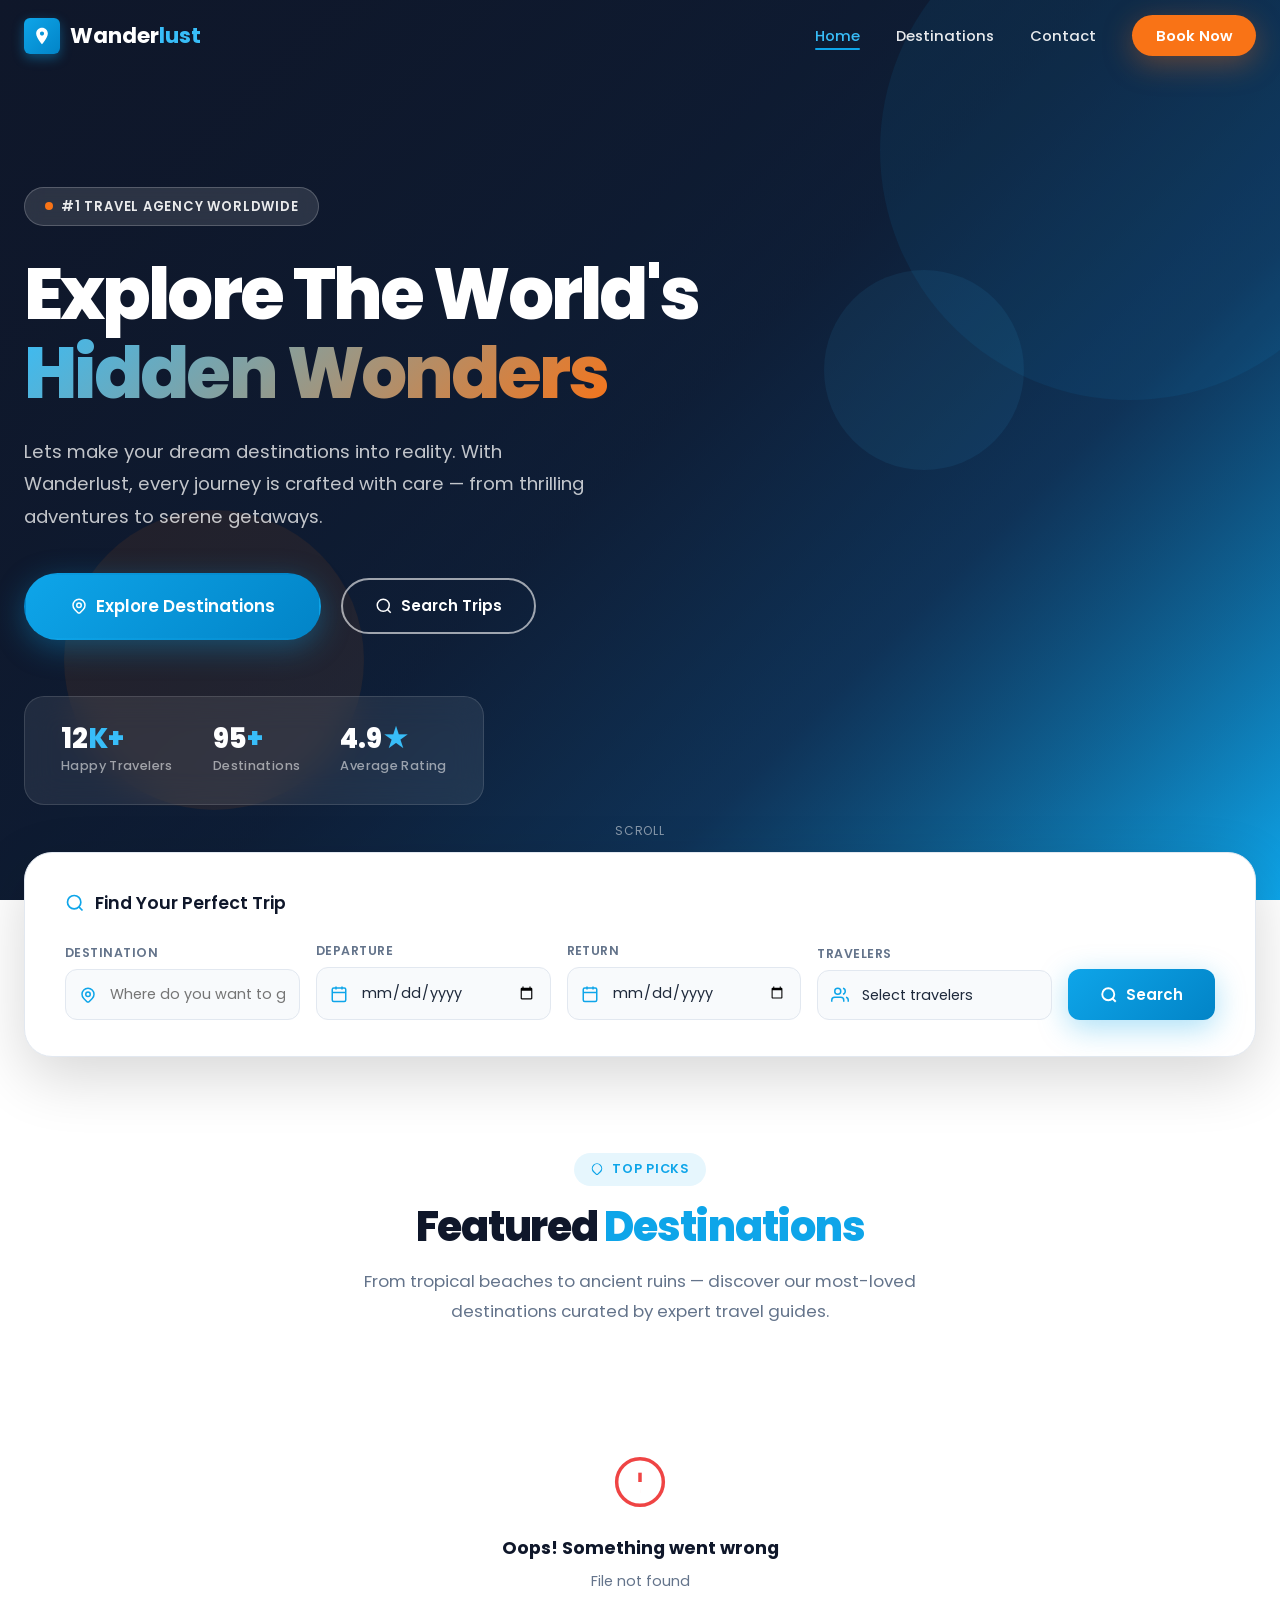
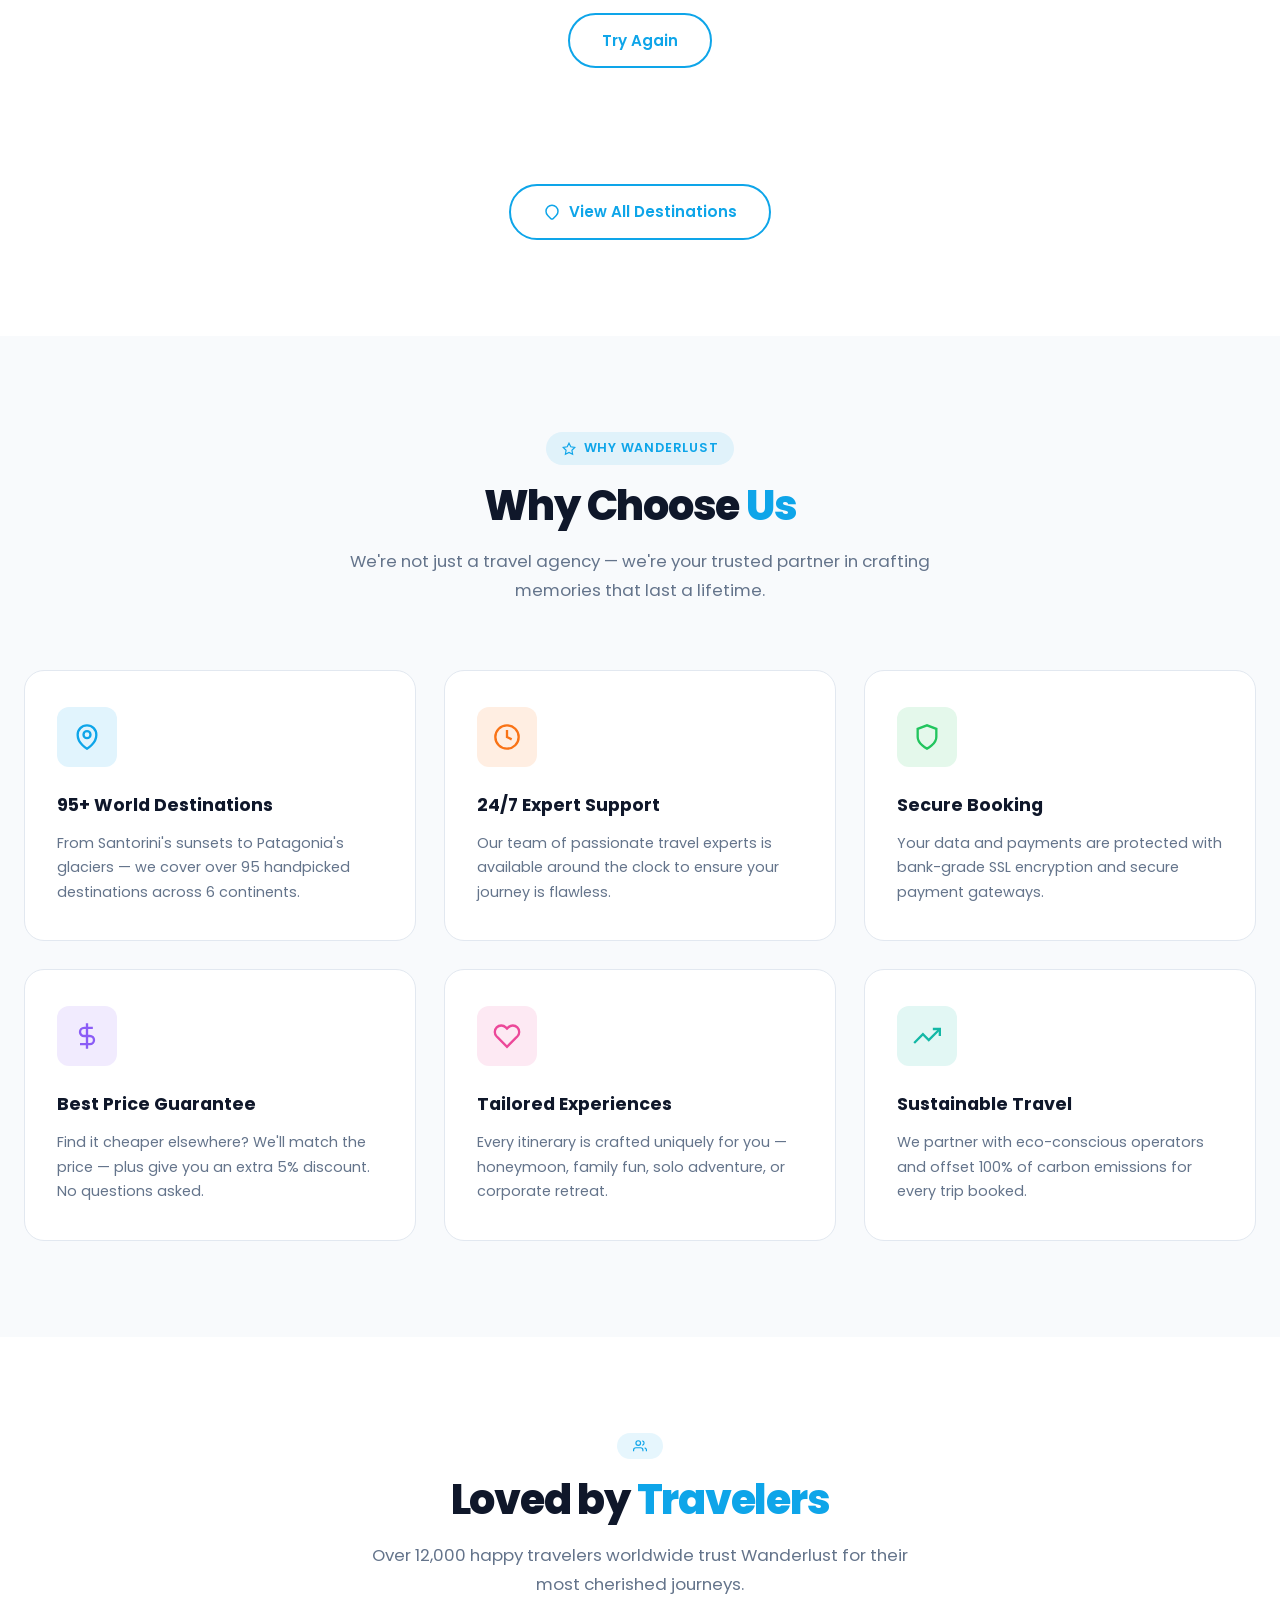
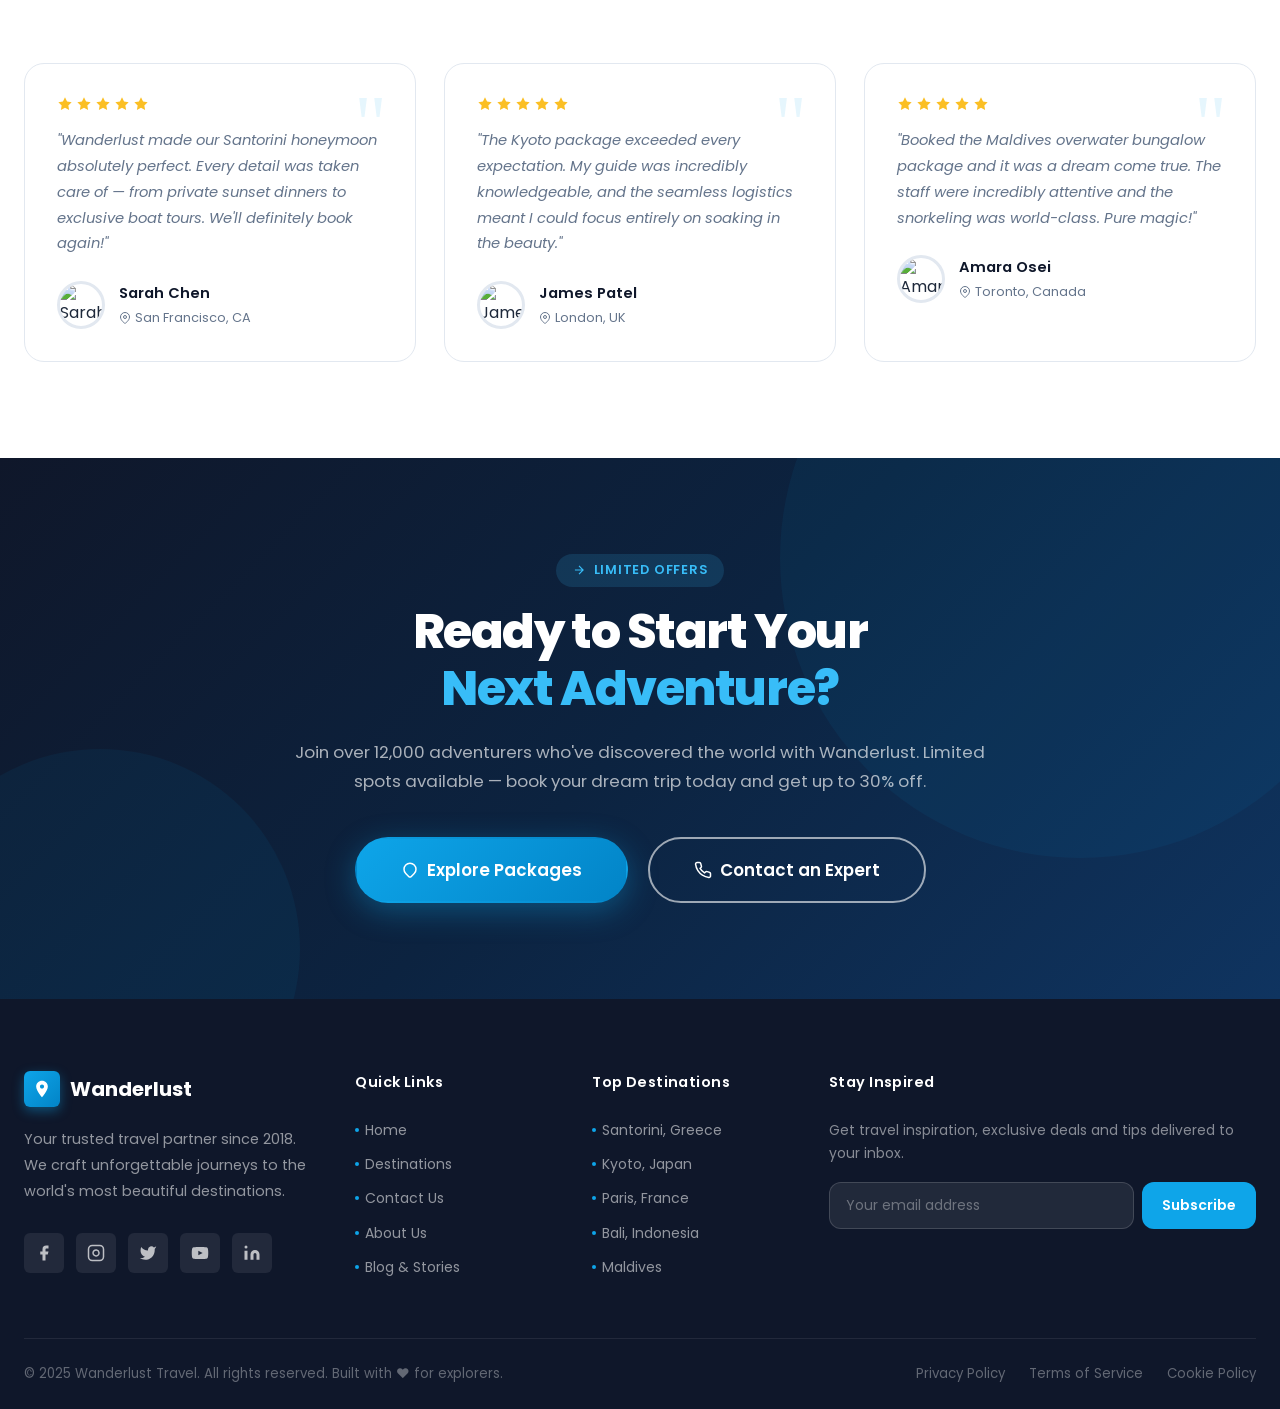
==== commit 5dfc2c50: "updated title" ====
--- a/index.html
+++ b/index.html
@@ -13,7 +13,7 @@
     content="Book your dream vacation with expert guides, best prices, and unforgettable experiences worldwide." />
   <meta property="og:type" content="website" />
   <title>Wanderlust Travel main— Explore the World</title>
-<script src="main.js"></script>
+  <script src="main.js"></script>
   <link rel="stylesheet" href="style.css" />
   <link rel="icon" type="image/svg+xml"
     href="data:image/svg+xml,<svg xmlns='http://www.w3.org/2000/svg' viewBox='0 0 24 24' fill='%230EA5E9'><path d='M12 2C8.13 2 5 5.13 5 9c0 5.25 7 13 7 13s7-7.75 7-13c0-3.87-3.13-7-7-7zm0 9.5c-1.38 0-2.5-1.12-2.5-2.5s1.12-2.5 2.5-2.5 2.5 1.12 2.5 2.5-1.12 2.5-2.5 2.5z'/></svg>" />
@@ -86,7 +86,7 @@
               <span class="highlight">Hidden Wonders</span>
             </h1>
             <p class="hero-subtitle">
-              Lets Turn your dream destinations into reality. With Wanderlust, every journey is crafted with care — from
+              Lets make your dream destinations into reality. With Wanderlust, every journey is crafted with care — from
               thrilling adventures to serene getaways.
             </p>
             <div class="hero-actions">
@@ -612,4 +612,4 @@
   <script src="js/main.js"></script>
 </body>
 
-</html>
+</html>
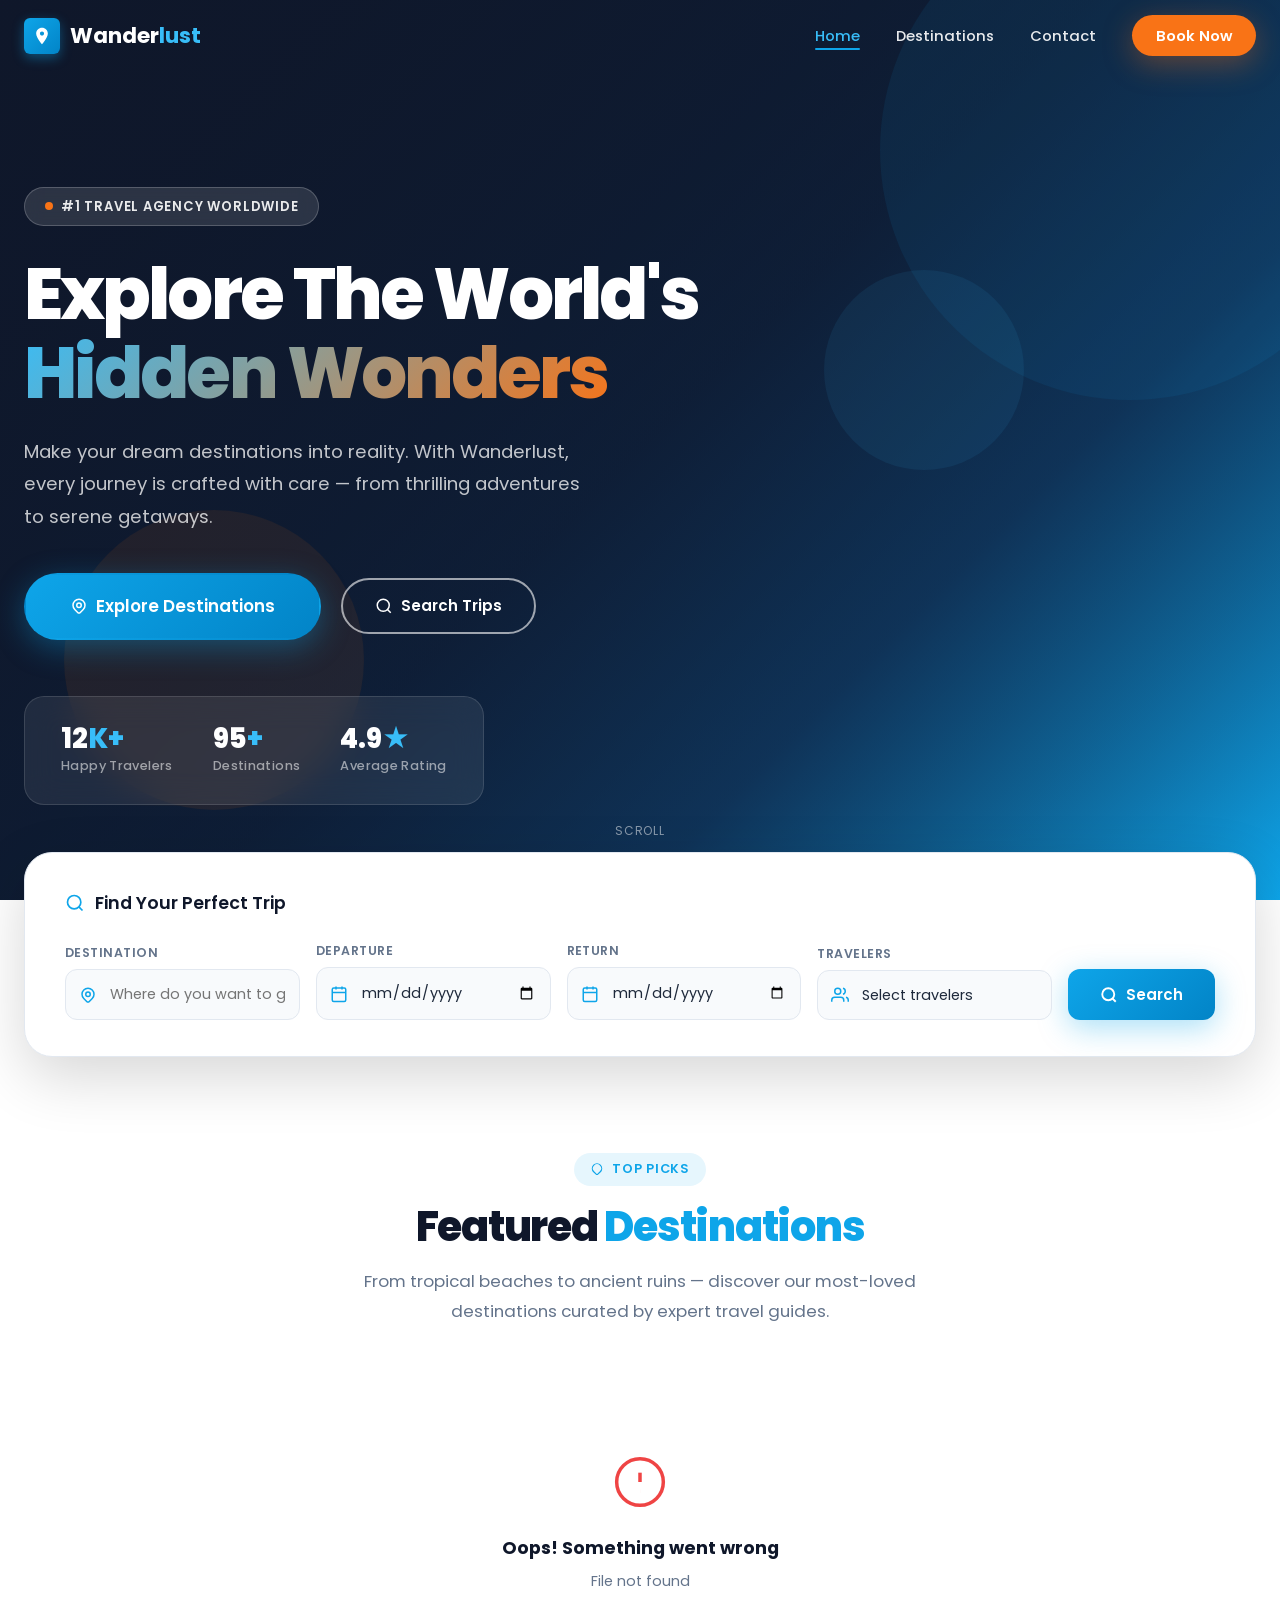
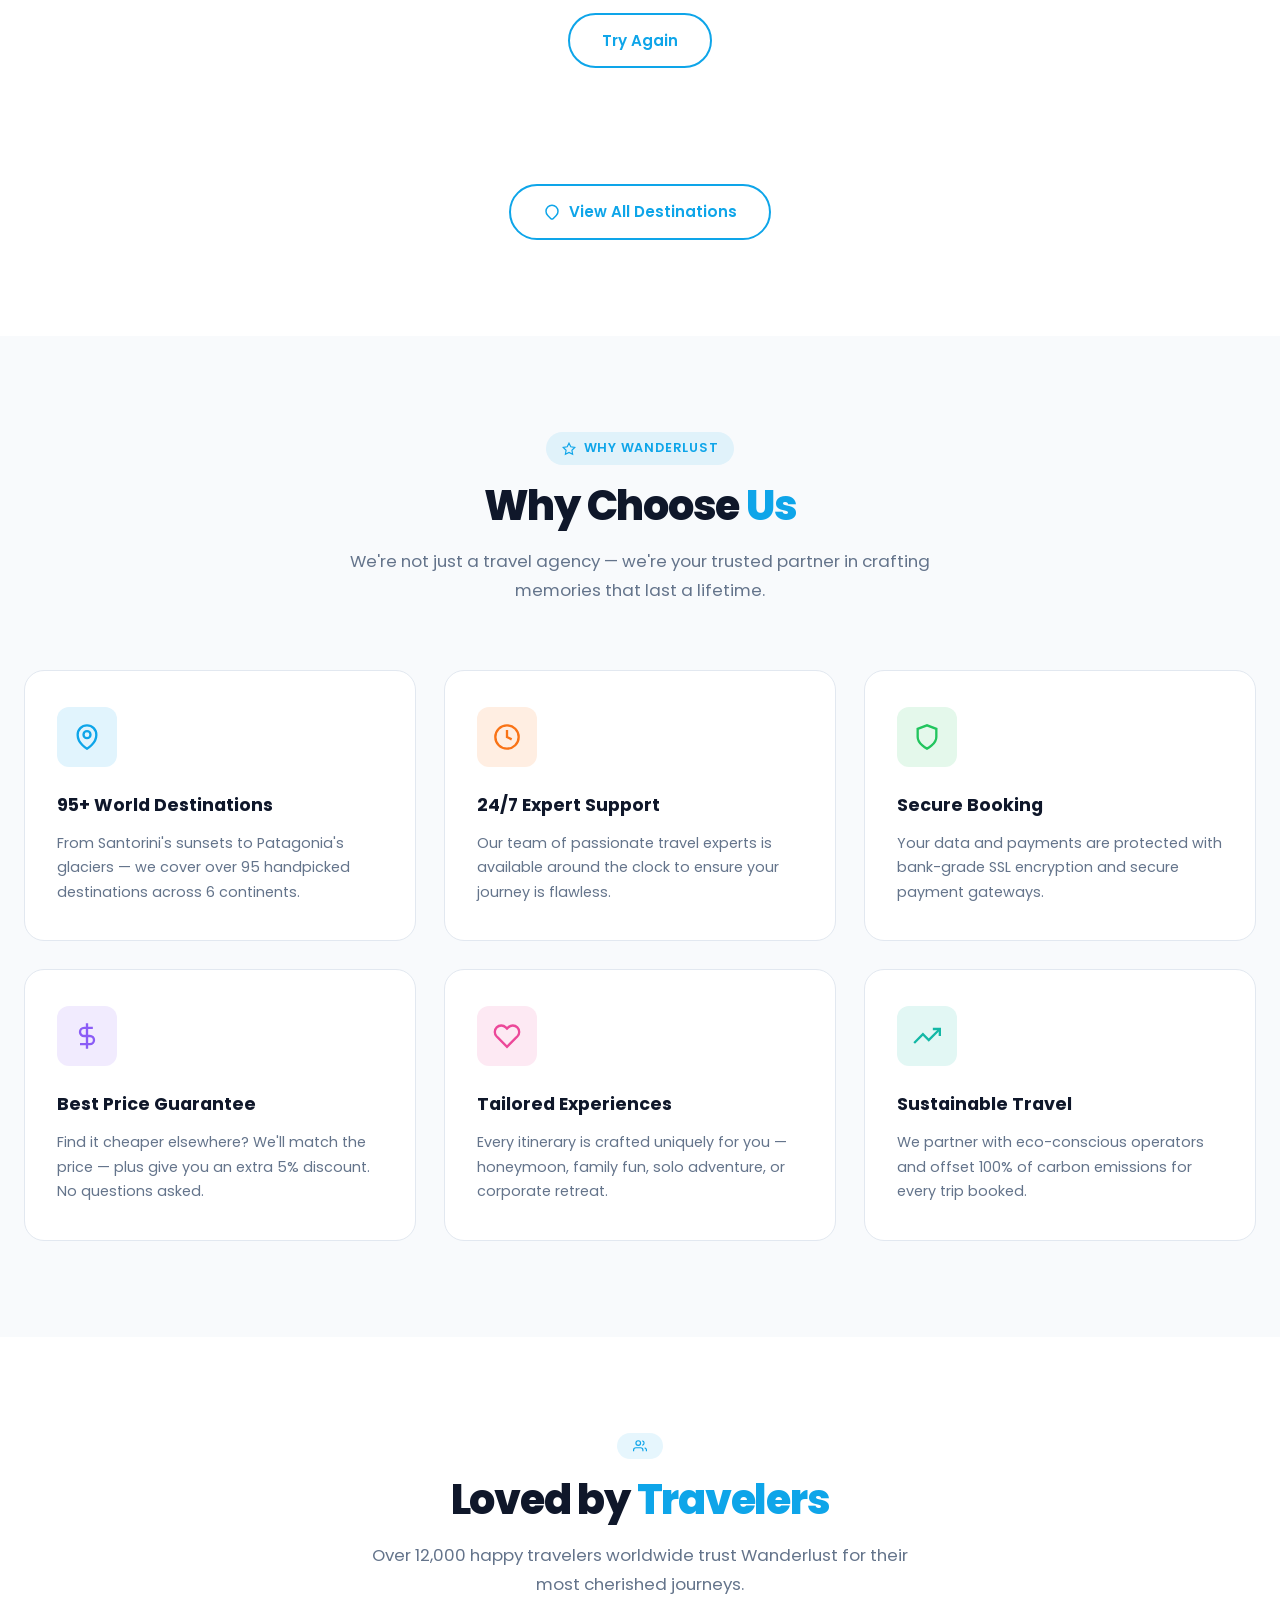
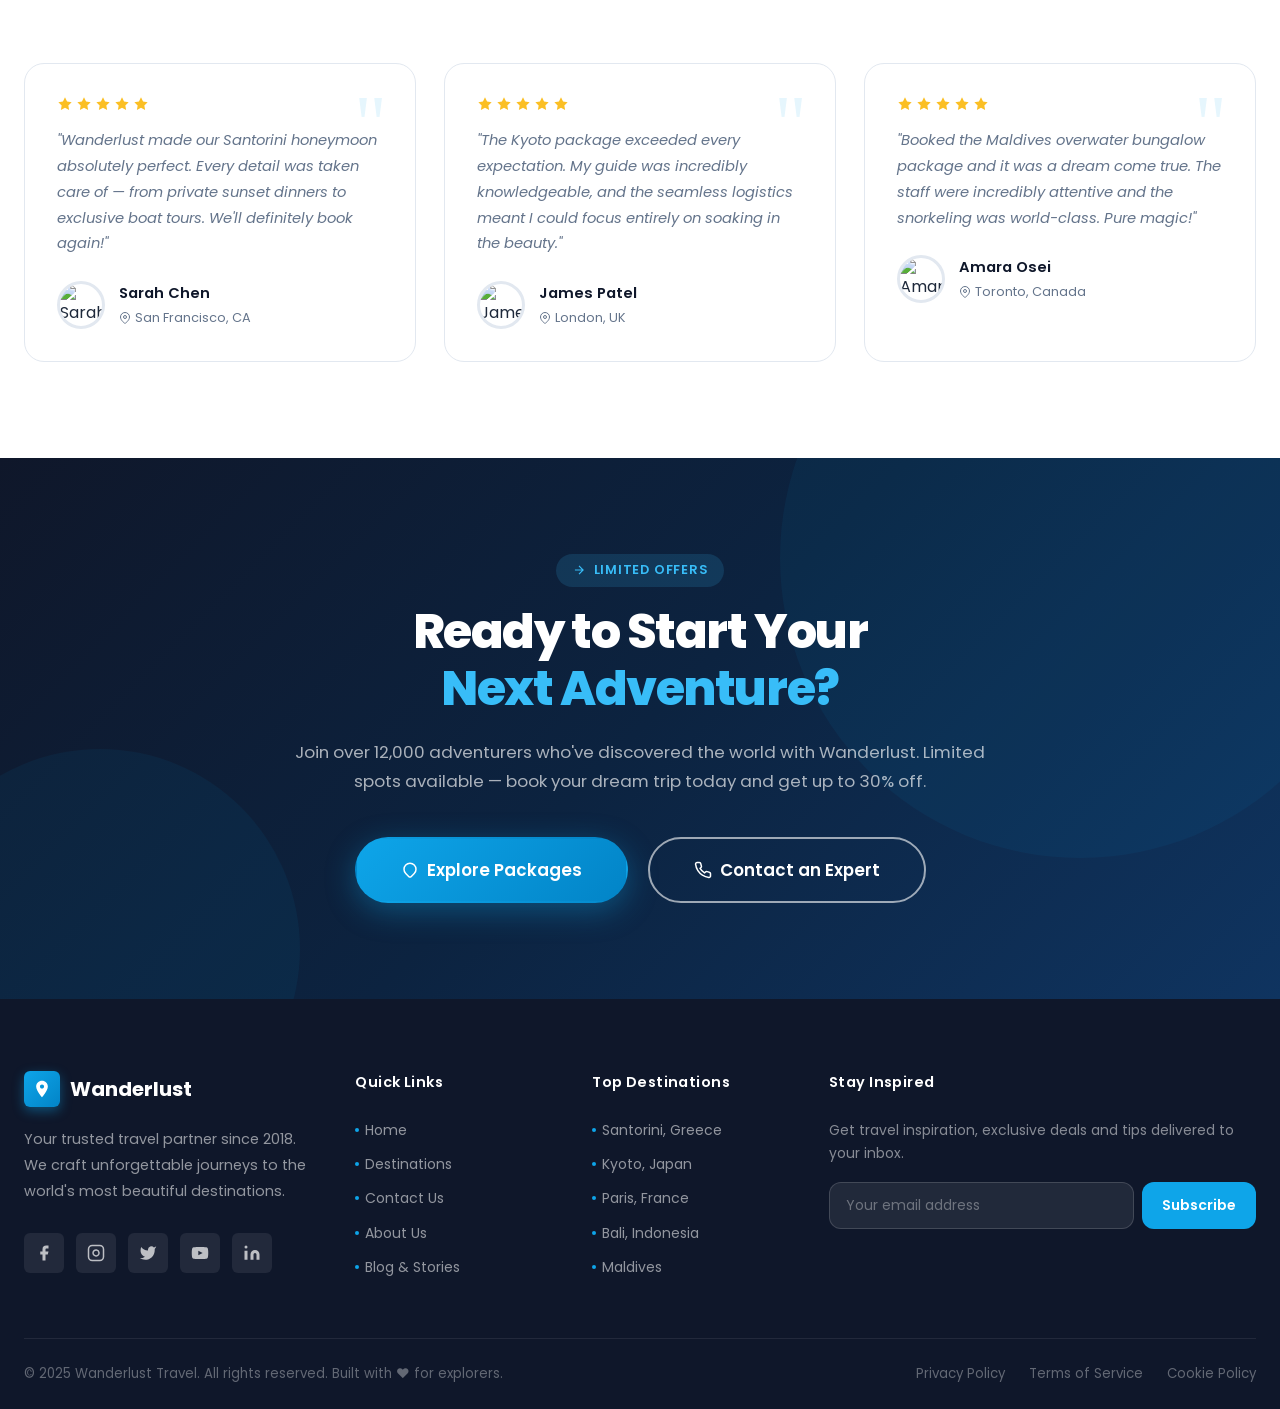
==== commit 9eab09a6: "updated title" ====
--- a/index.html
+++ b/index.html
@@ -86,7 +86,7 @@
               <span class="highlight">Hidden Wonders</span>
             </h1>
             <p class="hero-subtitle">
-              Lets make your dream destinations into reality. With Wanderlust, every journey is crafted with care — from
+              Make your dream destinations into reality. With Wanderlust, every journey is crafted with care — from
               thrilling adventures to serene getaways.
             </p>
             <div class="hero-actions">
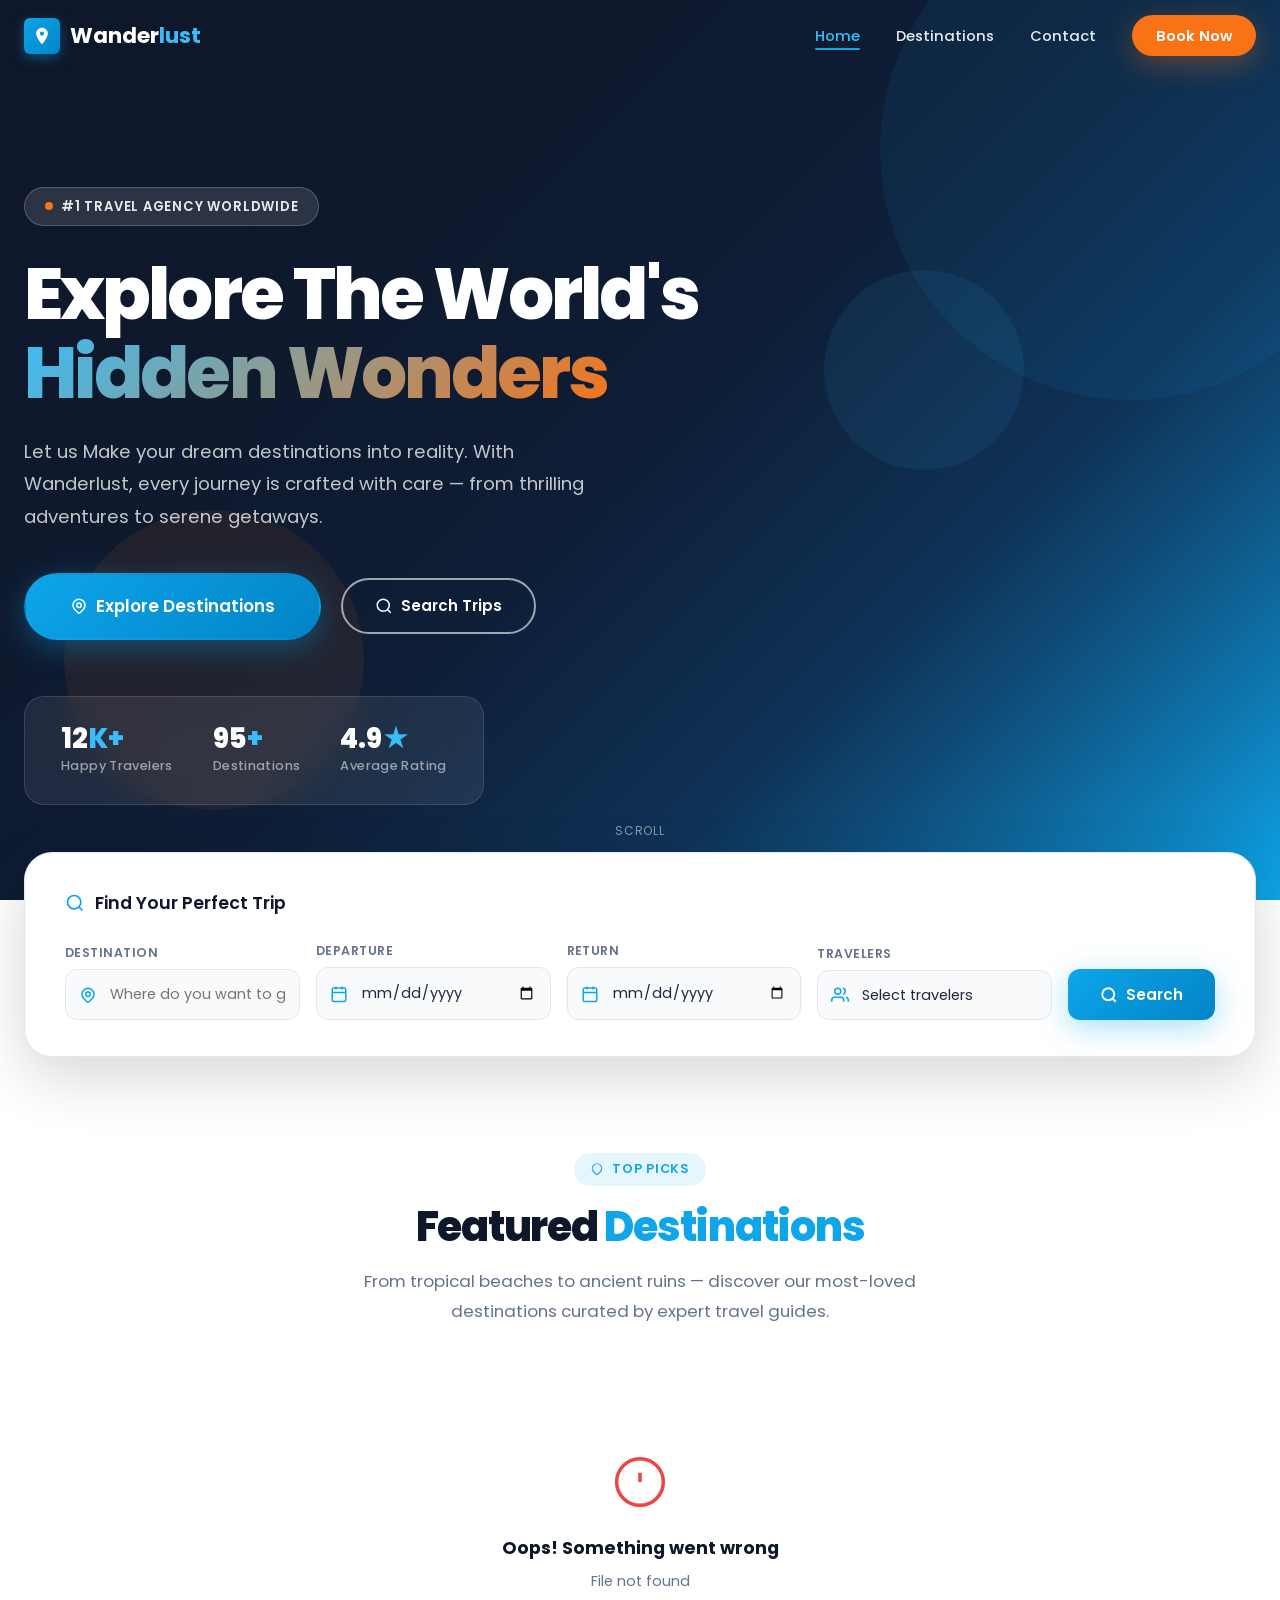
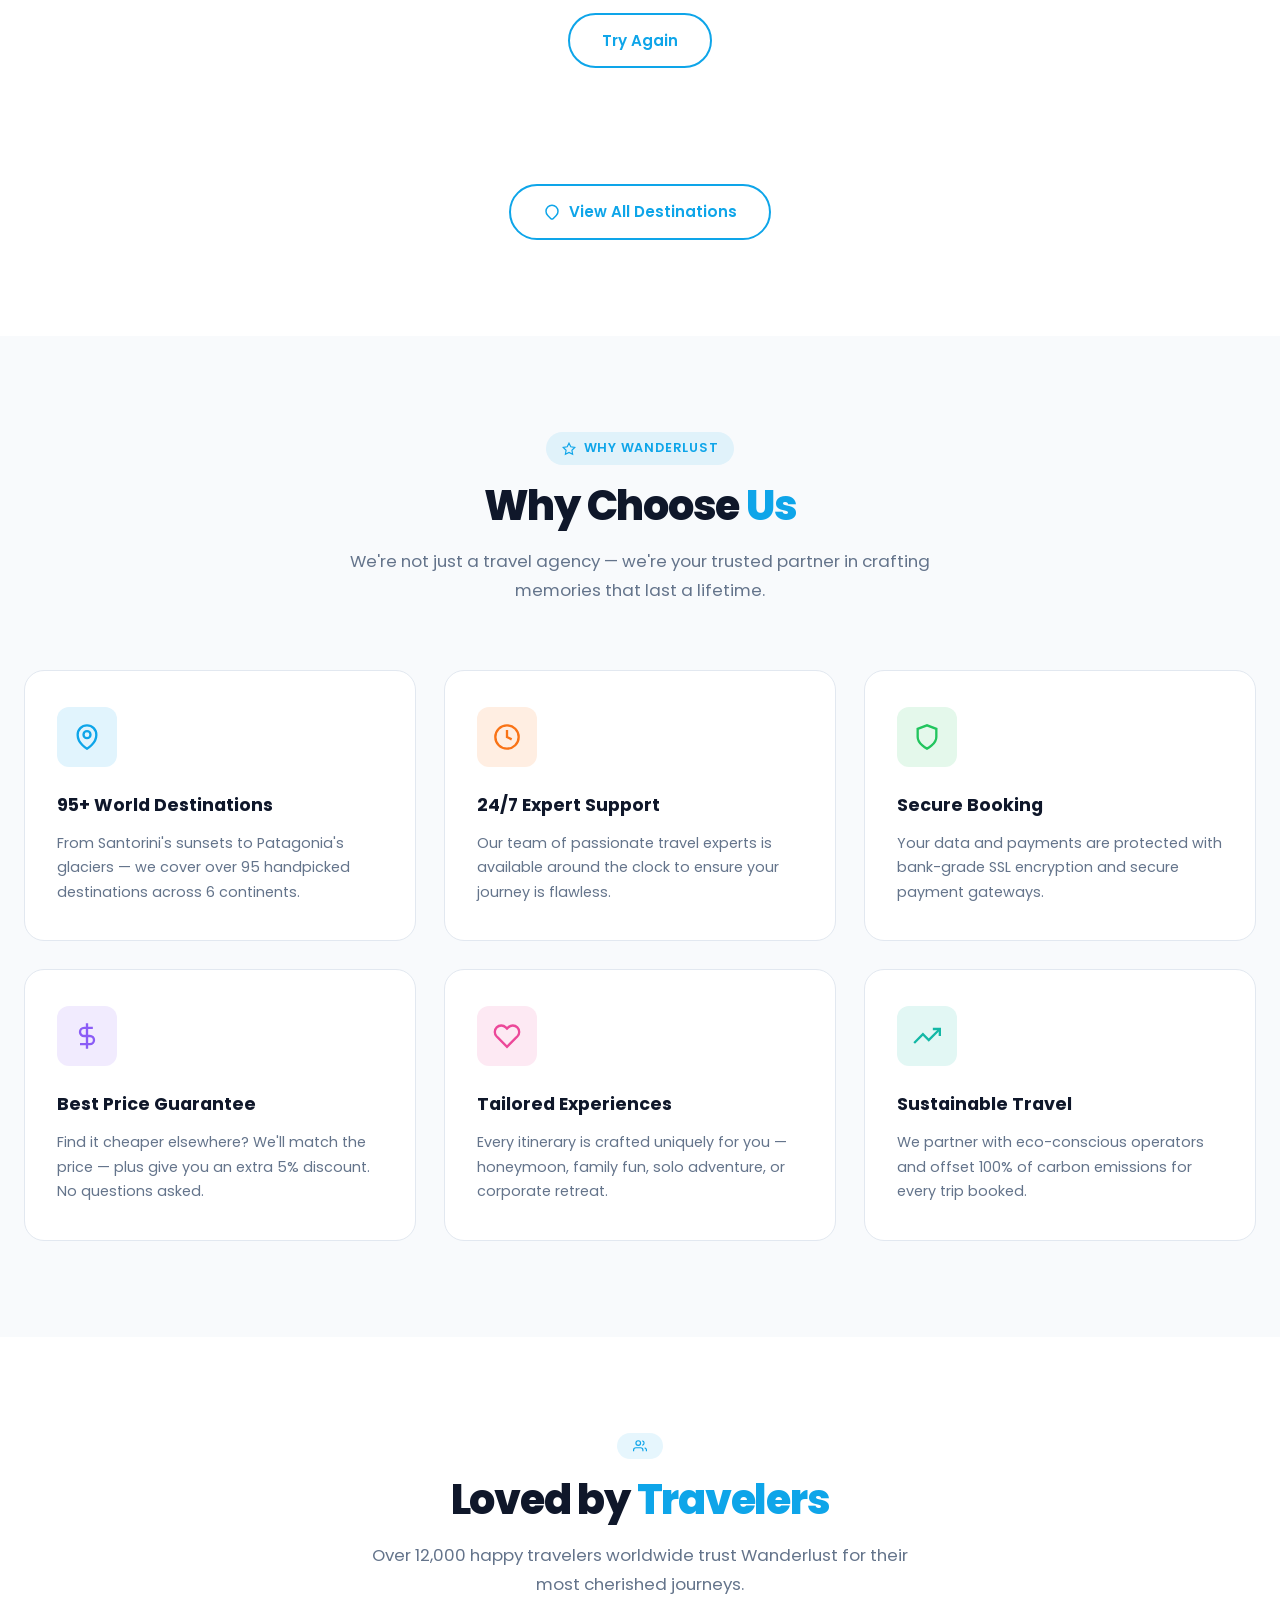
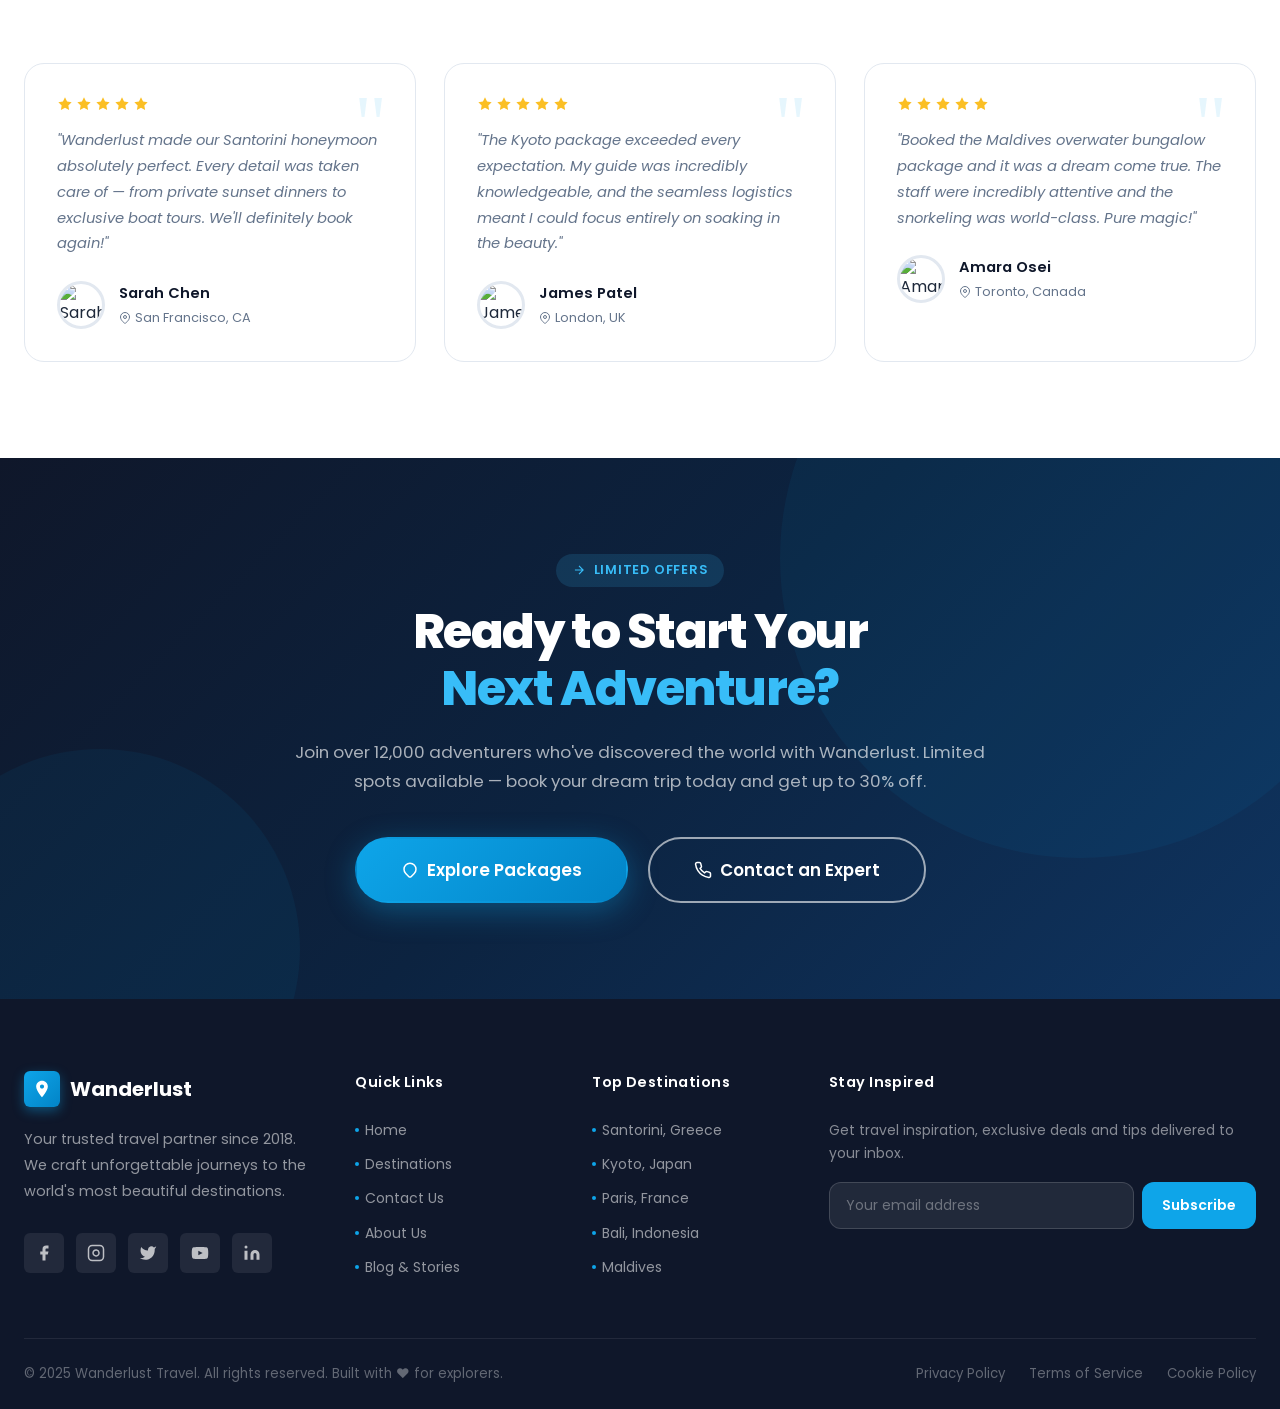
==== commit 80f526cb: "updated title" ====
--- a/index.html
+++ b/index.html
@@ -56,8 +56,8 @@
   <!-- Mobile Menu -->
   <div class="mobile-menu" id="mobile-menu" aria-label="Mobile navigation">
     <a href="index.html">Home</a>
-    <a href="destinations.html">Destinations</a>
-    <a href="contact.html">Contact</a>
+    <a href="destinations.html">Dream Destinations</a>
+    <a href="contact.html">Contact us</a>
     <a href="contact.html" class="nav-cta">Book Now</a>
   </div>
 
@@ -86,7 +86,7 @@
               <span class="highlight">Hidden Wonders</span>
             </h1>
             <p class="hero-subtitle">
-              Make your dream destinations into reality. With Wanderlust, every journey is crafted with care — from
+              Let us Make your dream destinations into reality. With Wanderlust, every journey is crafted with care — from
               thrilling adventures to serene getaways.
             </p>
             <div class="hero-actions">
